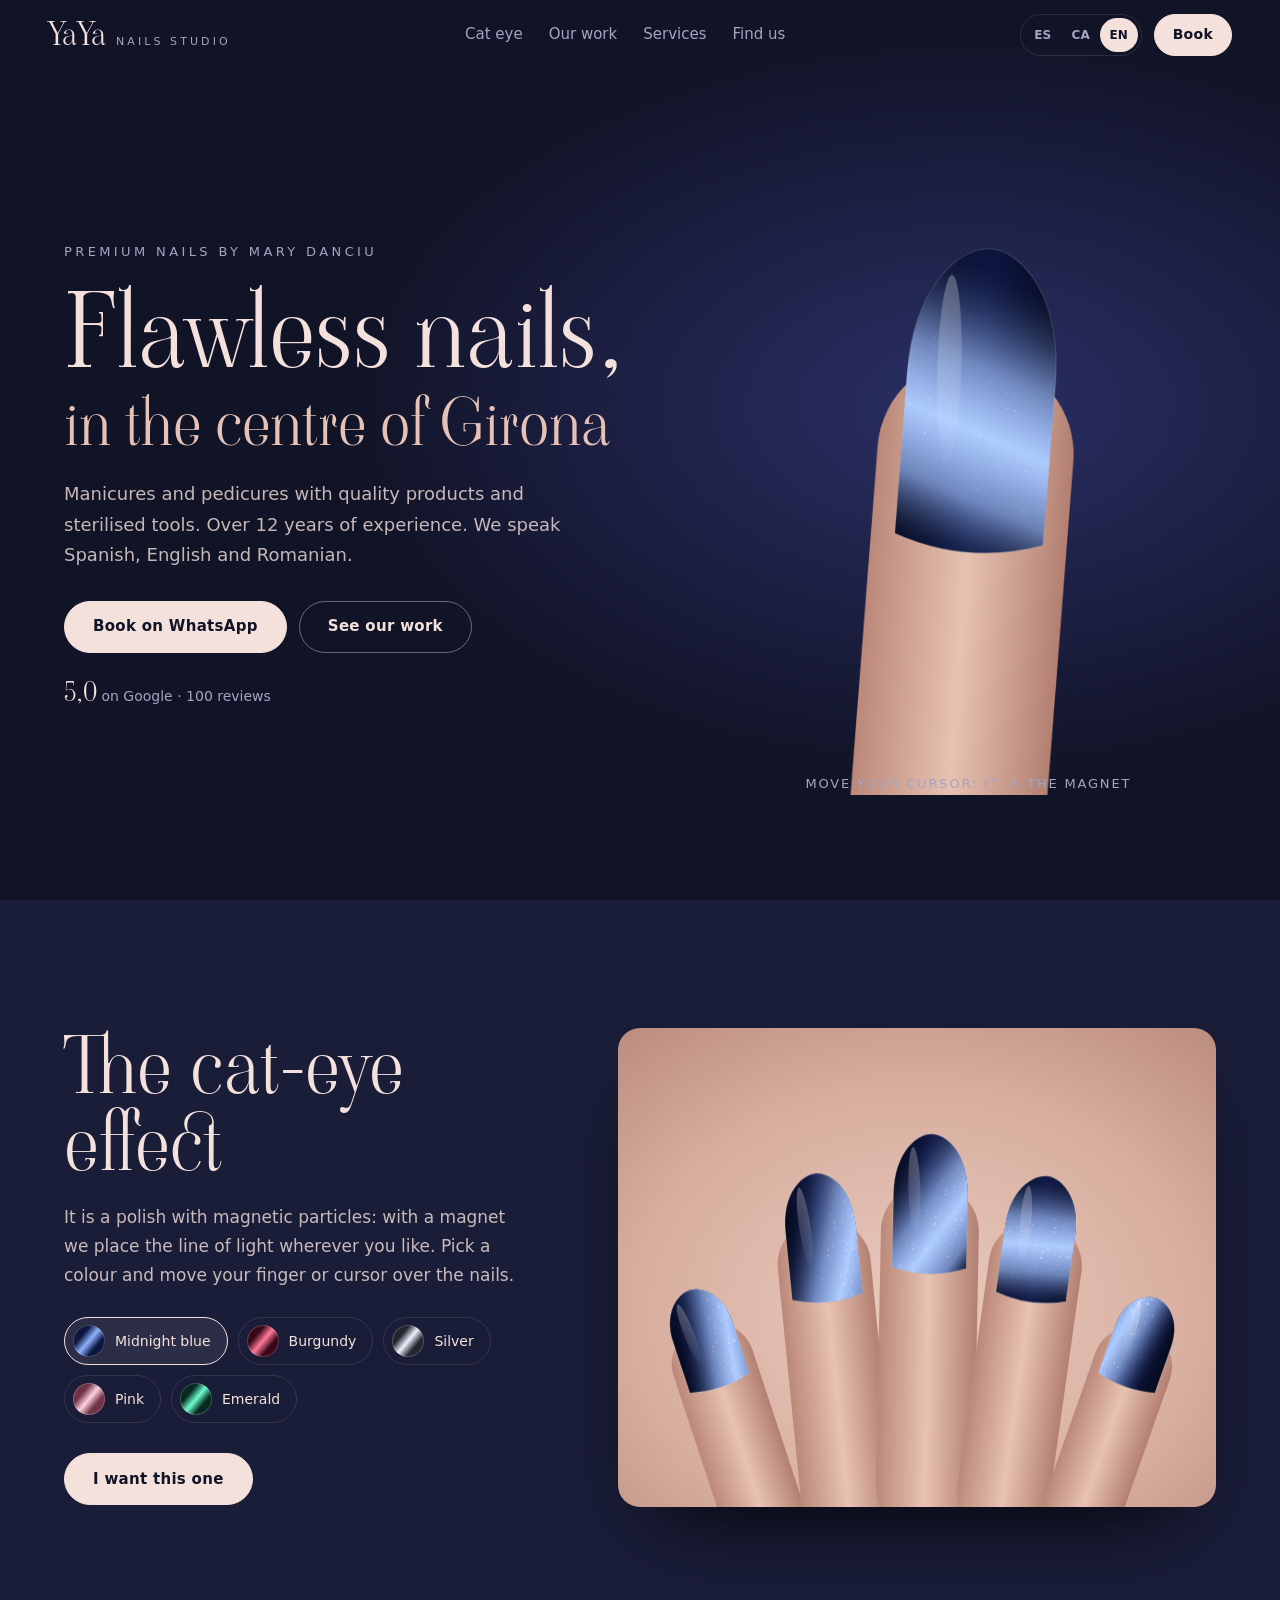
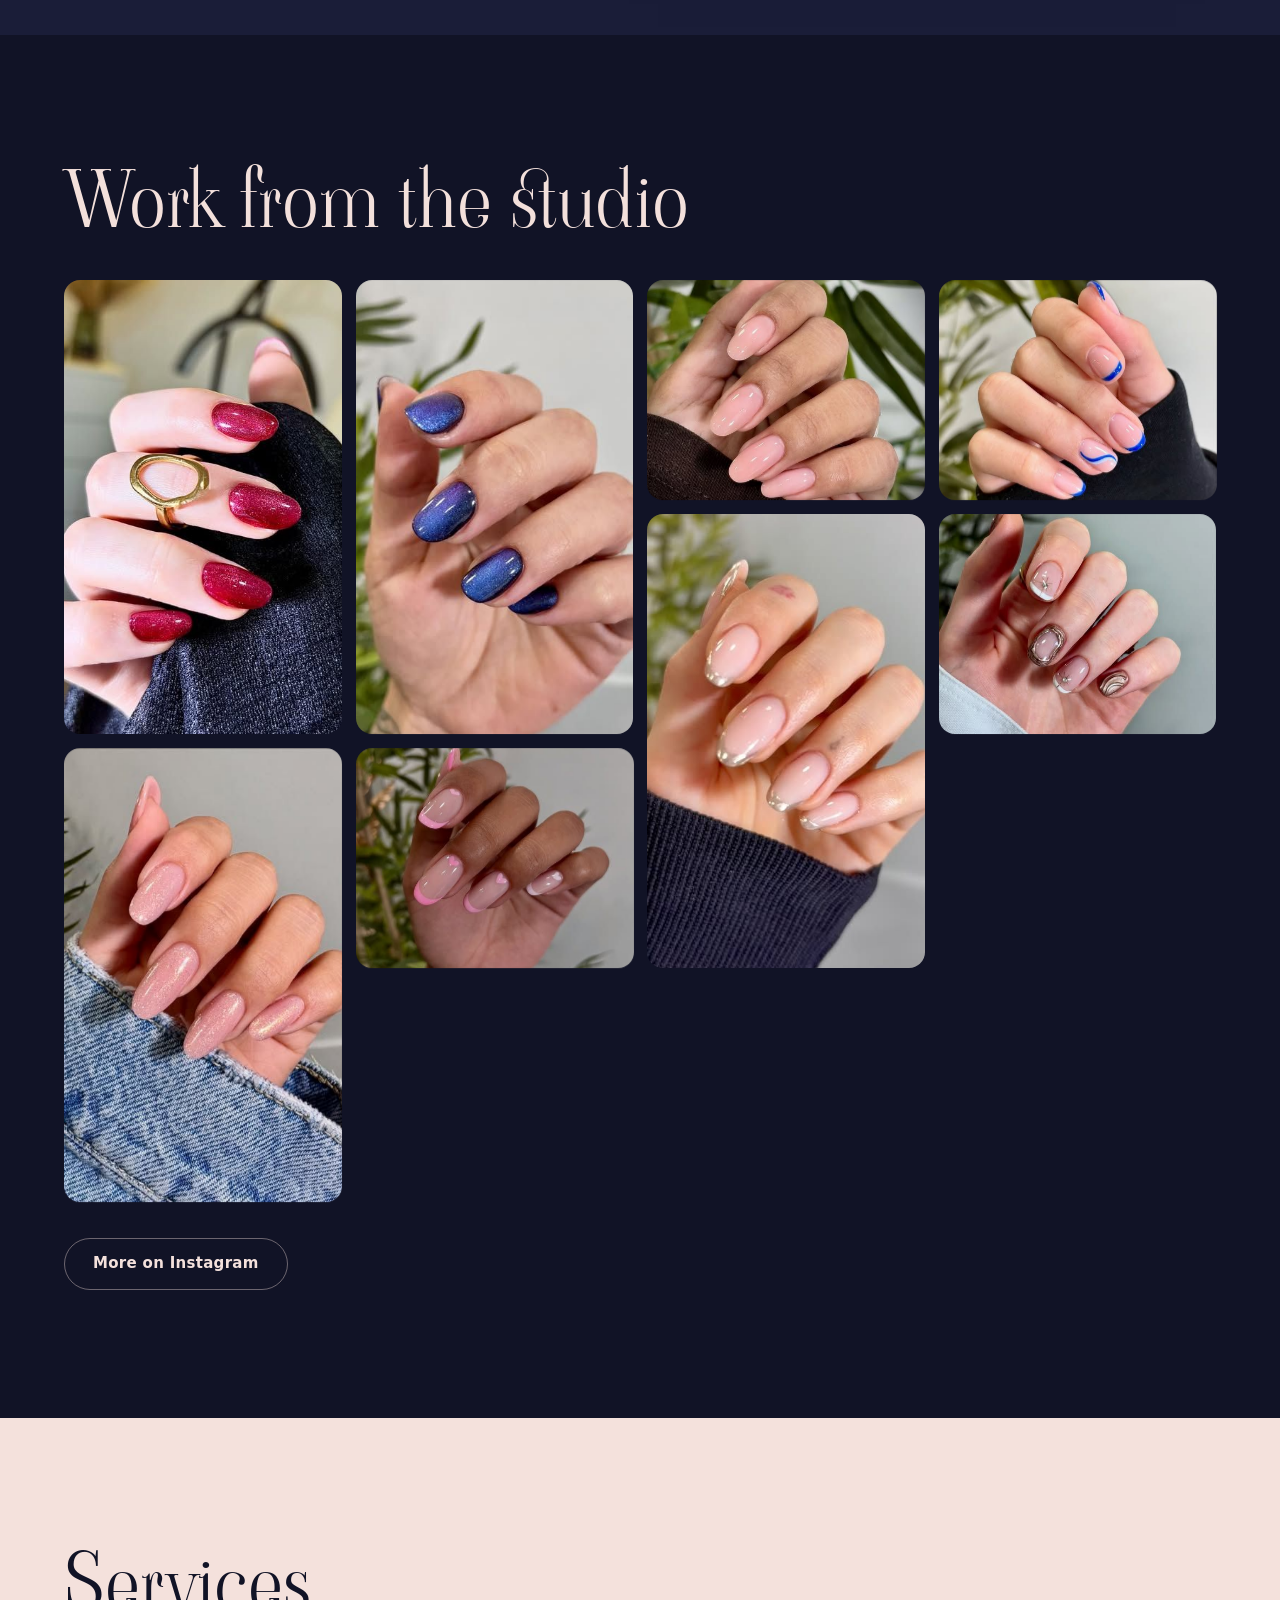
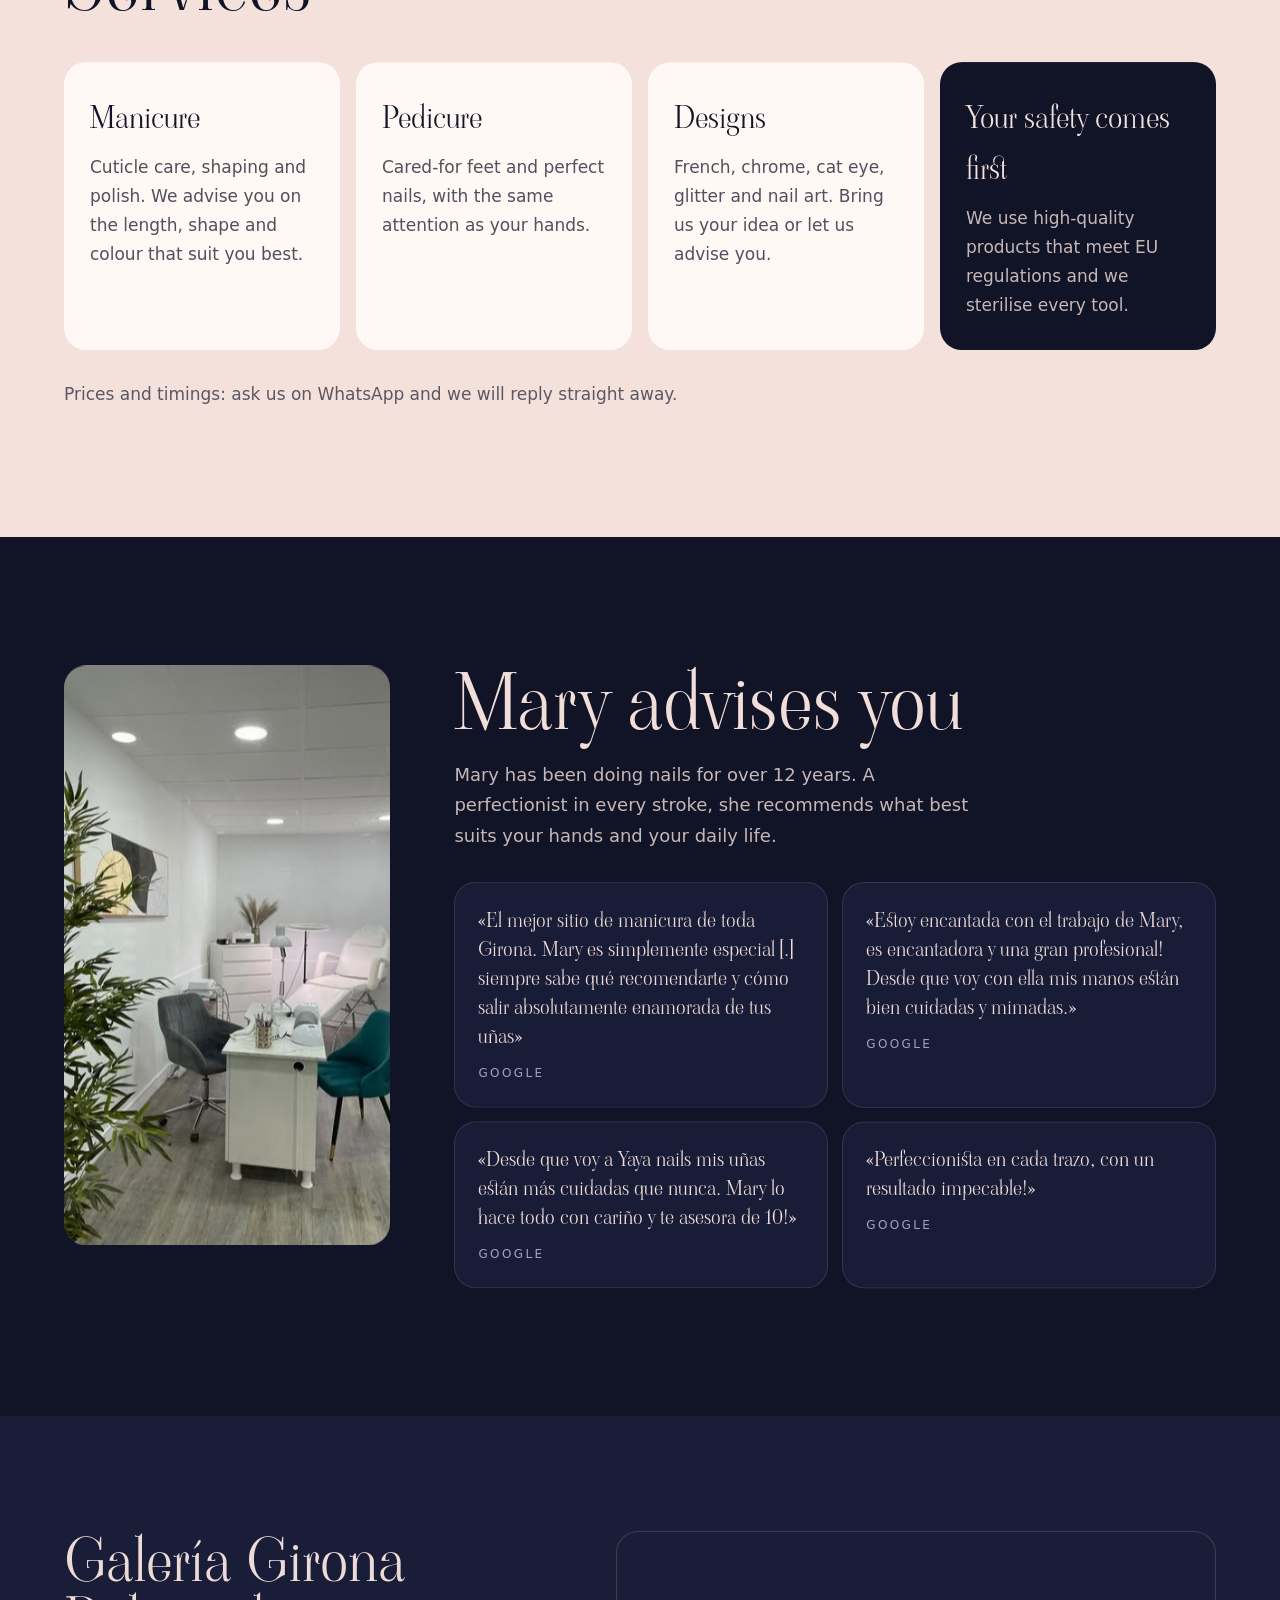
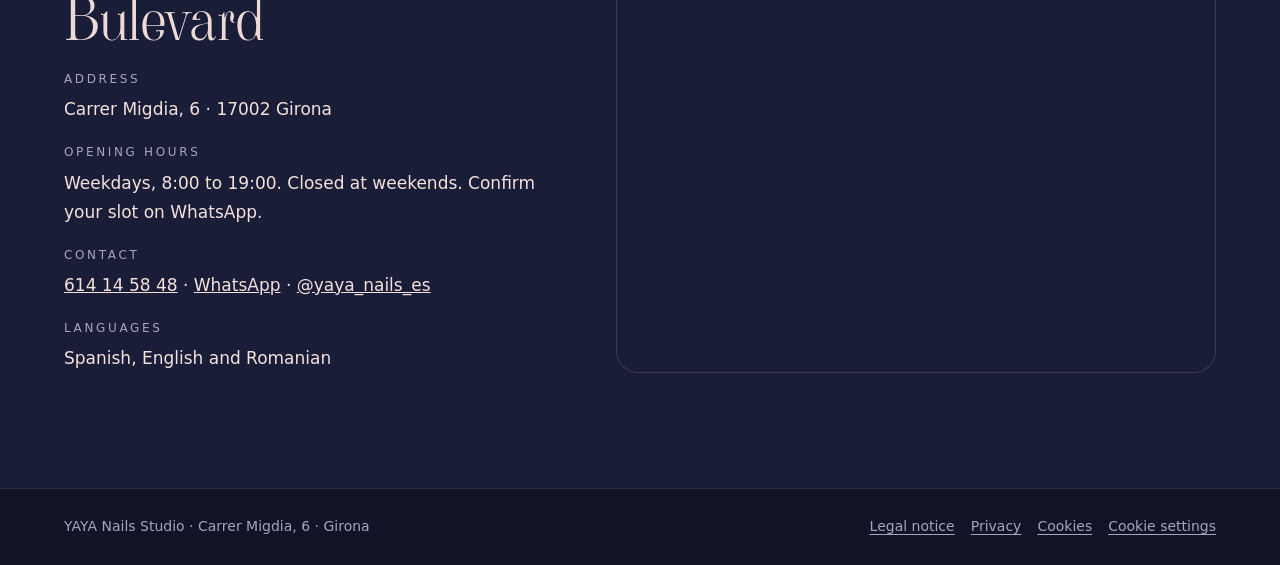
==== index.html @ a766b1c1 "Web yaya-nails-studio Co-Authored-By: Claude Opus 5.5 <noreply@anthropic.com>" ====
<!doctype html>
<html lang="es">
<head>
<meta charset="utf-8">
<meta name="viewport" content="width=device-width, initial-scale=1, viewport-fit=cover">
<title>YAYA Nails Studio · Uñas premium en Girona</title>
<meta name="description" content="YAYA Nails Studio, Carrer Migdia 6 (Galería Girona Bulevard). Manicura y pedicura premium con Mary, más de 12 años de experiencia y herramientas esterilizadas. 5,0 en Google con 100 reseñas.">
<meta name="theme-color" content="#111326">
<link rel="icon" href="assets/favicon.svg" type="image/svg+xml">
<link rel="alternate" hreflang="es" href="?lang=es"><link rel="alternate" hreflang="ca" href="?lang=ca"><link rel="alternate" hreflang="en" href="?lang=en">
<meta property="og:title" content="YAYA Nails Studio · Girona">
<meta property="og:description" content="Manicura y pedicura premium en el centro de Girona.">
<meta property="og:image" content="assets/img/ojo-de-gato.jpg">
<link rel="stylesheet" href="css/fonts.css">
<link rel="stylesheet" href="css/style.css">
<link rel="stylesheet" href="css/legal.css">
<script type="application/ld+json">
{"@context":"https://schema.org","@type":"NailSalon","name":"YAYA Nails Studio","telephone":"+34614145848","address":{"@type":"PostalAddress","streetAddress":"Carrer Migdia, 6 (Galería Girona Bulevard)","postalCode":"17002","addressLocality":"Girona","addressRegion":"Girona","addressCountry":"ES"},"aggregateRating":{"@type":"AggregateRating","ratingValue":"5.0","reviewCount":"100"},"sameAs":["https://www.instagram.com/yaya_nails_es/"]}
</script>
</head>
<body>
<a class="skip" href="#main" data-i18n="skip">Saltar al contenido</a>

<header class="top">
  <a class="brand" href="#main" aria-label="YAYA Nails Studio, inicio"><b>YaYa</b><span>Nails Studio</span></a>
  <nav class="nav" aria-label="Principal">
    <a href="#iman" data-i18n="n1">Ojo de gato</a>
    <a href="#trabajos" data-i18n="n2">Trabajos</a>
    <a href="#servicios" data-i18n="n3">Servicios</a>
    <a href="#visita" data-i18n="n4">Dónde estamos</a>
  </nav>
  <div class="top-r">
    <div class="langs" role="group" aria-label="Idioma"><button type="button" data-lang="es">ES</button><button type="button" data-lang="ca">CA</button><button type="button" data-lang="en">EN</button></div>
    <a class="btn btn-sm wa" href="https://wa.me/34614145848" target="_blank" rel="noopener" data-i18n="cita">Pedir cita</a>
  </div>
</header>

<main id="main">
  <!-- PORTADA: una uña con efecto ojo de gato que sigue a tu imán (el cursor) -->
  <section class="hero" aria-labelledby="h1">
    <div class="hero-txt">
      <p class="hero-k" data-i18n="hk">Uñas premium by Mary Danciu</p>
      <h1 id="h1"><span data-i18n="h1a">Uñas impecables,</span> <em data-i18n="h1b">en el centro de Girona</em></h1>
      <p class="hero-p" data-i18n="hp">Manicura y pedicura con productos de calidad y herramientas esterilizadas. Más de 12 años de experiencia. Te atendemos en español, inglés y rumano.</p>
      <div class="hero-cta">
        <a class="btn wa" href="https://wa.me/34614145848" target="_blank" rel="noopener" data-i18n="citaWa">Pedir cita por WhatsApp</a>
        <a class="btn btn-line" href="#trabajos" data-i18n="see">Ver trabajos</a>
      </div>
      <p class="hero-rate"><b>5,0</b> <span data-i18n="rate">en Google · 100 reseñas</span></p>
    </div>
    <div class="hero-nail"><canvas id="heroNail" aria-hidden="true"></canvas><p class="hint" data-i18n="hint">Mueve el cursor: es el imán</p></div>
  </section>

  <!-- EL IMÁN -->
  <section class="iman" id="iman" aria-labelledby="i-h">
    <div class="i-txt">
      <h2 id="i-h" class="rv" data-i18n="ih">El efecto ojo de gato</h2>
      <p data-i18n="ip">Es un esmalte con partículas magnéticas: con un imán colocamos la línea de luz donde quieras. Elige un color y pasa el dedo o el cursor por encima de las uñas.</p>
      <div class="swatches" id="sw" role="radiogroup" data-i18n-attr="aria-label:swL" aria-label="Color"></div>
      <a class="btn wa" id="waColor" href="https://wa.me/34614145848" target="_blank" rel="noopener" data-i18n="ask">Lo quiero así</a>
    </div>
    <div class="hand"><canvas id="hand" aria-hidden="true"></canvas></div>
  </section>

  <!-- TRABAJOS -->
  <section class="trabajos" id="trabajos" aria-labelledby="t-h">
    <h2 id="t-h" class="rv" data-i18n="th">Trabajos del estudio</h2>
    <div class="gal">
      <figure class="g-a"><img src="assets/img/burdeos-brillo.jpg" alt="Uñas burdeos con brillo y un anillo dorado" width="623" height="640" loading="lazy" data-i18n-attr="alt:g1"></figure>
      <figure class="g-b"><img src="assets/img/ojo-de-gato.jpg" alt="Uñas azul noche con efecto ojo de gato" width="360" height="640" loading="lazy" data-i18n-attr="alt:g2"></figure>
      <figure><img src="assets/img/nude-almendra.jpg" alt="Uñas nude rosadas en forma de almendra" width="507" height="640" loading="lazy" data-i18n-attr="alt:g3"></figure>
      <figure><img src="assets/img/francesa-azul.jpg" alt="Francesa con línea azul eléctrico" width="503" height="640" loading="lazy" data-i18n-attr="alt:g4"></figure>
      <figure class="g-b"><img src="assets/img/francesa-cromo.jpg" alt="Francesa con punta cromada" width="386" height="640" loading="lazy" data-i18n-attr="alt:g5"></figure>
      <figure><img src="assets/img/nude-cromo.jpg" alt="Uñas nude con detalles cromados en espiral" width="512" height="640" loading="lazy" data-i18n-attr="alt:g6"></figure>
      <figure class="g-a"><img src="assets/img/rosa-largo.jpg" alt="Uñas largas rosa claro sobre tela vaquera" width="512" height="640" loading="lazy" data-i18n-attr="alt:g7"></figure>
      <figure><img src="assets/img/francesa-rosa.jpg" alt="Francesa con punta rosa" width="512" height="640" loading="lazy" data-i18n-attr="alt:g8"></figure>
    </div>
    <a class="btn btn-line" href="https://www.instagram.com/yaya_nails_es/" target="_blank" rel="noopener" data-i18n="more">Más en Instagram</a>
  </section>

  <!-- SERVICIOS Y HIGIENE -->
  <section class="servicios" id="servicios" aria-labelledby="s-h">
    <h2 id="s-h" class="rv" data-i18n="sh">Servicios</h2>
    <div class="s-grid">
      <article><h3 data-i18n="s1h">Manicura</h3><p data-i18n="s1p">Cuidado de cutículas, forma y esmaltado. Te asesoramos sobre el largo, la forma y el color que mejor te quedan.</p></article>
      <article><h3 data-i18n="s2h">Pedicura</h3><p data-i18n="s2p">Pies cuidados y uñas perfectas, con el mismo mimo que en las manos.</p></article>
      <article><h3 data-i18n="s3h">Diseños</h3><p data-i18n="s3p">Francesa, cromado, ojo de gato, brillo y nail art. Tráenos tu idea o déjate aconsejar.</p></article>
      <article class="s-safe"><h3 data-i18n="s4h">Tu seguridad, primero</h3><p data-i18n="s4p">Trabajamos con productos de alta calidad que cumplen la normativa europea y esterilizamos todas las herramientas.</p></article>
    </div>
    <p class="s-note" data-i18n="snote">Precios y duración: pregúntanos por WhatsApp y te respondemos enseguida.</p>
  </section>

  <!-- MARY Y RESEÑAS -->
  <section class="mary" aria-labelledby="m-h">
    <figure><img src="assets/img/estudio.jpg" alt="El estudio de YAYA Nails, luminoso, con mesa de manicura y plantas" width="360" height="640" loading="lazy" data-i18n-attr="alt:aEst"></figure>
    <div class="m-txt">
      <h2 id="m-h" class="rv" data-i18n="mh">Mary te asesora</h2>
      <p data-i18n="mp">Mary lleva más de 12 años haciendo uñas. Perfeccionista en cada trazo, te recomienda lo que mejor va con tus manos y tu día a día.</p>
      <div class="rs">
        <blockquote><p lang="es">«El mejor sitio de manicura de toda Girona. Mary es simplemente especial […] siempre sabe qué recomendarte y cómo salir absolutamente enamorada de tus uñas»</p><cite>Google</cite></blockquote>
        <blockquote><p lang="es">«Estoy encantada con el trabajo de Mary, es encantadora y una gran profesional! Desde que voy con ella mis manos están bien cuidadas y mimadas.»</p><cite>Google</cite></blockquote>
        <blockquote><p lang="es">«Desde que voy a Yaya nails mis uñas están más cuidadas que nunca. Mary lo hace todo con cariño y te asesora de 10!»</p><cite>Google</cite></blockquote>
        <blockquote><p lang="es">«Perfeccionista en cada trazo, con un resultado impecable!»</p><cite>Google</cite></blockquote>
      </div>
    </div>
  </section>

  <!-- VISITA -->
  <section class="visita" id="visita" aria-labelledby="v-h">
    <div class="v-txt">
      <h2 id="v-h" class="rv" data-i18n="vh">Galería Girona Bulevard</h2>
      <dl>
        <dt data-i18n="d1">Dirección</dt><dd>Carrer Migdia, 6 · 17002 Girona</dd>
        <dt data-i18n="d2">Horario</dt><dd data-i18n="d2v">Entre semana, de 8:00 a 19:00. Fin de semana cerrado. Confirma tu hora por WhatsApp.</dd>
        <dt data-i18n="d3">Contacto</dt><dd><a href="tel:+34614145848">614 14 58 48</a> · <a class="wa" href="https://wa.me/34614145848" target="_blank" rel="noopener">WhatsApp</a> · <a href="https://www.instagram.com/yaya_nails_es/" target="_blank" rel="noopener">@yaya_nails_es</a></dd>
        <dt data-i18n="d4">Idiomas</dt><dd data-i18n="d4v">Español, inglés y rumano</dd>
      </dl>
    </div>
    <div class="cc-map v-map" data-src="https://www.google.com/maps?q=YAYA+Nails+Studio,+Carrer+Migdia+6,+17002+Girona&output=embed" data-title="Mapa: YAYA Nails Studio"></div>
  </section>
</main>

<footer class="foot">
  <p>YAYA Nails Studio · Carrer Migdia, 6 · Girona</p>
  <nav class="foot-links" aria-label="Información legal">
    <a href="aviso-legal.html" data-i18n="lg1">Aviso legal</a>
    <a href="privacidad.html" data-i18n="lg2">Privacidad</a>
    <a href="cookies.html" data-i18n="lg3">Cookies</a>
    <button type="button" data-cookies-open data-i18n="lg4">Configurar cookies</button>
  </nav>
</footer>

<script src="js/lang.js"></script>
<script src="js/i18n.js" data-site="yaya-nails-studio"></script>
<script src="js/consent.js" data-site="yaya-nails-studio"></script>
<script src="js/vendor/gsap.min.js"></script>
<script src="js/vendor/ScrollTrigger.min.js"></script>
<script src="js/main.js"></script>
</body>
</html>
---- css/fonts.css ----
/* Fuentes alojadas en la propia web (sin llamadas a Google) */
@font-face {
  font-family: 'Lato';
  font-style: normal;
  font-weight: 300;
  font-display: swap;
  src: url(../assets/fonts/lato-normal-300-latin-ext.woff2) format('woff2');
  unicode-range: U+0100-02BA, U+02BD-02C5, U+02C7-02CC, U+02CE-02D7, U+02DD-02FF, U+0304, U+0308, U+0329, U+1D00-1DBF, U+1E00-1E9F, U+1EF2-1EFF, U+2020, U+20A0-20AB, U+20AD-20C4, U+2113, U+2C60-2C7F, U+A720-A7FF;
}
@font-face {
  font-family: 'Lato';
  font-style: normal;
  font-weight: 300;
  font-display: swap;
  src: url(../assets/fonts/lato-normal-300-latin.woff2) format('woff2');
  unicode-range: U+0000-00FF, U+0131, U+0152-0153, U+02BB-02BC, U+02C6, U+02DA, U+02DC, U+0304, U+0308, U+0329, U+2000-206F, U+20AC, U+2122, U+2191, U+2193, U+2212, U+2215, U+FEFF, U+FFFD;
}
@font-face {
  font-family: 'Lato';
  font-style: normal;
  font-weight: 400;
  font-display: swap;
  src: url(../assets/fonts/lato-normal-400-latin-ext.woff2) format('woff2');
  unicode-range: U+0100-02BA, U+02BD-02C5, U+02C7-02CC, U+02CE-02D7, U+02DD-02FF, U+0304, U+0308, U+0329, U+1D00-1DBF, U+1E00-1E9F, U+1EF2-1EFF, U+2020, U+20A0-20AB, U+20AD-20C4, U+2113, U+2C60-2C7F, U+A720-A7FF;
}
@font-face {
  font-family: 'Lato';
  font-style: normal;
  font-weight: 400;
  font-display: swap;
  src: url(../assets/fonts/lato-normal-400-latin.woff2) format('woff2');
  unicode-range: U+0000-00FF, U+0131, U+0152-0153, U+02BB-02BC, U+02C6, U+02DA, U+02DC, U+0304, U+0308, U+0329, U+2000-206F, U+20AC, U+2122, U+2191, U+2193, U+2212, U+2215, U+FEFF, U+FFFD;
}
@font-face {
  font-family: 'Lato';
  font-style: normal;
  font-weight: 700;
  font-display: swap;
  src: url(../assets/fonts/lato-normal-700-latin-ext.woff2) format('woff2');
  unicode-range: U+0100-02BA, U+02BD-02C5, U+02C7-02CC, U+02CE-02D7, U+02DD-02FF, U+0304, U+0308, U+0329, U+1D00-1DBF, U+1E00-1E9F, U+1EF2-1EFF, U+2020, U+20A0-20AB, U+20AD-20C4, U+2113, U+2C60-2C7F, U+A720-A7FF;
}
@font-face {
  font-family: 'Lato';
  font-style: normal;
  font-weight: 700;
  font-display: swap;
  src: url(../assets/fonts/lato-normal-700-latin.woff2) format('woff2');
  unicode-range: U+0000-00FF, U+0131, U+0152-0153, U+02BB-02BC, U+02C6, U+02DA, U+02DC, U+0304, U+0308, U+0329, U+2000-206F, U+20AC, U+2122, U+2191, U+2193, U+2212, U+2215, U+FEFF, U+FFFD;
}
@font-face {
  font-family: 'Viaoda Libre';
  font-style: normal;
  font-weight: 400;
  font-display: swap;
  src: url(../assets/fonts/viaoda-libre-normal-400-latin-ext.woff2) format('woff2');
  unicode-range: U+0100-02BA, U+02BD-02C5, U+02C7-02CC, U+02CE-02D7, U+02DD-02FF, U+0304, U+0308, U+0329, U+1D00-1DBF, U+1E00-1E9F, U+1EF2-1EFF, U+2020, U+20A0-20AB, U+20AD-20C4, U+2113, U+2C60-2C7F, U+A720-A7FF;
}
@font-face {
  font-family: 'Viaoda Libre';
  font-style: normal;
  font-weight: 400;
  font-display: swap;
  src: url(../assets/fonts/viaoda-libre-normal-400-latin.woff2) format('woff2');
  unicode-range: U+0000-00FF, U+0131, U+0152-0153, U+02BB-02BC, U+02C6, U+02DA, U+02DC, U+0304, U+0308, U+0329, U+2000-206F, U+20AC, U+2122, U+2191, U+2193, U+2212, U+2215, U+FEFF, U+FFFD;
}
---- css/style.css ----
/* YAYA Nails · «Ull de gat»: esmalte magnético; el cursor es el imán que mueve la línea de luz */
:root {
  --ink: #111326; --ink-2: #1a1d38; --ink-3: #262a4d; --milk: #f4e1dc; --nude: #e6c2b6; --mute: #a3a5c2; --line: #f4e1dc1f;
  --f-d: "Viaoda Libre", Didot, serif; --f-b: "Lato", system-ui, sans-serif;
  --ease: cubic-bezier(.19, 1, .22, 1); --r: 22px;
  --c-bg: var(--ink); --c-card: var(--ink-2); --c-ink: var(--milk); --c-mute: var(--mute); --c-line: #f4e1dc29; --c-acc: var(--milk); --c-acc-ink: var(--ink);
}
*, *::before, *::after { box-sizing: border-box; }
html { -webkit-text-size-adjust: 100%; }
body { margin: 0; background: var(--ink); color: var(--milk); font: 400 17px/1.7 var(--f-b); -webkit-font-smoothing: antialiased; overflow-x: hidden; }
img { display: block; max-width: 100%; height: auto; }
a { color: inherit; }
::selection { background: var(--milk); color: var(--ink); }
:focus-visible { outline: 2px solid var(--milk); outline-offset: 3px; }
.skip { position: absolute; left: 12px; top: -60px; z-index: 100; padding: 10px 16px; background: var(--milk); color: var(--ink); border-radius: 999px; }
.skip:focus { top: 12px; }
h1, h2, h3 { margin: 0; font-family: var(--f-d); font-weight: 400; letter-spacing: 0; }
h2 { font-size: clamp(40px, 6vw, 84px); line-height: 1; }
.btn { display: inline-flex; align-items: center; justify-content: center; min-height: 52px; padding: 0 28px; border-radius: 999px; background: var(--milk); color: var(--ink); text-decoration: none; font-weight: 700; font-size: 15px; letter-spacing: .02em; border: 1px solid var(--milk); }
.btn-line { background: transparent; color: var(--milk); border-color: #f4e1dc66; }
.btn-sm { min-height: 42px; padding: 0 18px; font-size: 14px; }
@media (hover: hover) and (pointer: fine) { .btn { transition: background .35s, color .35s, box-shadow .35s; } .btn:hover { box-shadow: 0 0 0 6px #f4e1dc22, 0 10px 40px -10px #9fb4ff99; } .btn-line:hover { background: var(--milk); color: var(--ink); } }

/* ---------- cabecera ---------- */
.top { position: fixed; z-index: 50; inset: 0 0 auto; display: flex; align-items: center; justify-content: space-between; gap: 16px; padding: 14px clamp(16px, 4vw, 48px); transition: background .4s, translate .5s var(--ease); }
.top.solid { background: #111326e6; backdrop-filter: blur(14px); box-shadow: 0 1px 0 var(--line); }
.top.hide { translate: 0 -100%; }
.brand { display: flex; align-items: baseline; gap: 10px; text-decoration: none; }
.brand b { font: 400 32px/1 var(--f-d); }
.brand span { font-size: 11px; letter-spacing: .28em; text-transform: uppercase; color: var(--mute); }
.nav { display: flex; gap: 26px; font-size: 15px; }
.nav a { text-decoration: none; color: var(--mute); }
.top-r { display: flex; align-items: center; gap: 12px; }
.langs { display: flex; padding: 3px; border-radius: 999px; border: 1px solid var(--line); }
.langs button { min-width: 38px; min-height: 34px; border: 0; border-radius: 999px; background: none; color: var(--mute); font: 700 12px/1 var(--f-b); }
.langs button[aria-pressed="true"] { background: var(--milk); color: var(--ink); }
@media (hover: hover) and (pointer: fine) { .nav a:hover { color: var(--milk); } }
@media (max-width: 920px) { .nav { display: none; } }
@media (max-width: 480px) { .top-r .btn-sm { display: none; } }

/* ---------- portada ---------- */
.hero { min-height: 100svh; display: grid; grid-template-columns: 1.1fr .9fr; gap: clamp(24px, 4vw, 70px); align-items: center; padding: 110px clamp(16px, 5vw, 90px) 60px; background: radial-gradient(70% 60% at 75% 45%, #2a2f66 0%, var(--ink) 70%); }
.hero-k { margin: 0 0 20px; font-size: 13px; letter-spacing: .26em; text-transform: uppercase; color: var(--mute); }
.hero h1 { font-size: clamp(50px, 8vw, 128px); line-height: .95; }
.hero h1 span, .hero h1 em { display: block; }
.hero h1 em { font-style: normal; color: var(--nude); font-size: .62em; margin-top: 12px; }
.hero-p { max-width: 44ch; margin: 26px 0 0; color: #f4e1dccc; font-size: 18px; }
.hero-cta { display: flex; flex-wrap: wrap; gap: 12px; margin-top: 30px; }
.hero-rate { margin: 26px 0 0; font-size: 14px; color: var(--mute); }
.hero-rate b { font: 400 26px/1 var(--f-d); color: var(--milk); }
.hero-nail { position: relative; height: min(76svh, 640px); }
.hero-nail canvas { width: 100%; height: 100%; display: block; touch-action: pan-y; }
.hint { position: absolute; left: 50%; bottom: 0; translate: -50% 0; margin: 0; font-size: 13px; letter-spacing: .14em; text-transform: uppercase; color: var(--mute); white-space: nowrap; }
@media (max-width: 860px) { .hero { grid-template-columns: 1fr; } .hero-nail { height: 380px; order: -1; } }

/* ---------- el imán ---------- */
.iman { display: grid; grid-template-columns: .9fr 1.1fr; gap: clamp(28px, 5vw, 80px); align-items: center; padding: clamp(80px, 10vw, 140px) clamp(16px, 5vw, 90px); background: var(--ink-2); }
.i-txt h2 { margin-bottom: 20px; }
.i-txt p { color: #f4e1dccc; max-width: 42ch; }
.swatches { display: flex; flex-wrap: wrap; gap: 10px; margin: 28px 0 30px; }
.swatches button { display: flex; align-items: center; gap: 10px; min-height: 48px; padding: 0 16px 0 8px; border-radius: 999px; border: 1px solid var(--line); background: none; color: var(--milk); font: 400 14px/1 var(--f-b); cursor: pointer; }
.swatches i { width: 32px; height: 32px; border-radius: 50%; background: linear-gradient(130deg, var(--a) 30%, var(--b) 50%, var(--a) 70%); box-shadow: inset 0 0 0 1px #fff3; }
.swatches button[aria-checked="true"] { border-color: var(--milk); background: #f4e1dc14; }
.hand { position: relative; aspect-ratio: 5 / 4; border-radius: var(--r); background: radial-gradient(80% 80% at 50% 60%, #e9cbbf 0%, #d7ad9e 60%, #b98a7c 100%); overflow: hidden; box-shadow: 0 40px 80px -40px #000; }
.hand canvas { width: 100%; height: 100%; display: block; touch-action: none; cursor: crosshair; }
@media (max-width: 860px) { .iman { grid-template-columns: 1fr; } }

/* ---------- trabajos ---------- */
.trabajos { padding: clamp(80px, 10vw, 140px) clamp(16px, 5vw, 90px); }
.trabajos h2 { margin-bottom: 40px; }
.gal { display: grid; grid-template-columns: repeat(4, 1fr); grid-auto-rows: 220px; gap: 14px; margin-bottom: 36px; }
.gal figure { margin: 0; position: relative; overflow: hidden; border-radius: 16px; }
.gal img { width: 100%; height: 100%; object-fit: cover; }
.gal .g-a { grid-row: span 2; }
.gal .g-b { grid-row: span 2; }
.gal figure::after { content: ""; position: absolute; inset: 0; background: linear-gradient(115deg, transparent 35%, #ffffff40 48%, transparent 60%); translate: -120% 0; pointer-events: none; }
@media (hover: hover) and (pointer: fine) { .gal figure::after { transition: translate 1s var(--ease); } .gal figure:hover::after { translate: 120% 0; } }
@media (max-width: 860px) { .gal { grid-template-columns: 1fr 1fr; grid-auto-rows: 180px; } }

/* ---------- servicios ---------- */
.servicios { padding: clamp(80px, 10vw, 140px) clamp(16px, 5vw, 90px); background: var(--milk); color: var(--ink); }
.servicios h2 { margin-bottom: 40px; }
.s-grid { display: grid; grid-template-columns: repeat(4, 1fr); gap: 16px; }
.s-grid article { padding: 30px 26px; border-radius: var(--r); background: #fff8f5; }
.s-grid h3 { font-size: 30px; margin-bottom: 10px; }
.s-grid p { margin: 0; color: #111326bb; }
.s-safe { background: var(--ink) !important; color: var(--milk); }
.s-safe p { color: #f4e1dccc !important; }
.s-note { margin: 30px 0 0; color: #111326aa; }
@media (max-width: 960px) { .s-grid { grid-template-columns: 1fr 1fr; } }
@media (max-width: 560px) { .s-grid { grid-template-columns: 1fr; } }

/* ---------- Mary ---------- */
.mary { display: grid; grid-template-columns: .6fr 1.4fr; gap: clamp(28px, 5vw, 80px); align-items: start; padding: clamp(80px, 10vw, 140px) clamp(16px, 5vw, 90px); }
.mary figure { margin: 0; border-radius: var(--r); overflow: hidden; aspect-ratio: 9 / 16; max-height: 640px; }
.mary figure img { width: 100%; height: 100%; object-fit: cover; }
.m-txt > p { color: #f4e1dccc; max-width: 46ch; margin: 18px 0 30px; font-size: 18px; }
.rs { display: grid; grid-template-columns: 1fr 1fr; gap: 14px; }
.rs blockquote { margin: 0; padding: 24px; border-radius: var(--r); background: var(--ink-2); box-shadow: inset 0 0 0 1px var(--line); }
.rs p { margin: 0; font: 400 20px/1.45 var(--f-d); }
cite { display: block; margin-top: 12px; font-style: normal; font-size: 12px; letter-spacing: .2em; text-transform: uppercase; color: var(--mute); }
@media (max-width: 860px) { .mary { grid-template-columns: 1fr; } .mary figure { max-width: 300px; } .rs { grid-template-columns: 1fr; } }

/* ---------- visita ---------- */
.visita { display: grid; grid-template-columns: 1fr 1.2fr; gap: clamp(24px, 4vw, 60px); padding: clamp(70px, 9vw, 120px) clamp(16px, 5vw, 90px); background: var(--ink-2); }
.visita h2 { margin-bottom: 20px; font-size: clamp(36px, 4.6vw, 64px); }
.visita dl { margin: 0; }
.visita dt { margin-top: 18px; font-size: 12px; letter-spacing: .22em; text-transform: uppercase; color: var(--mute); }
.visita dd { margin: 6px 0 0; }
.v-map { min-height: 380px; }
@media (max-width: 860px) { .visita { grid-template-columns: 1fr; } }

.foot { display: flex; flex-wrap: wrap; justify-content: space-between; gap: 12px 24px; padding: 26px clamp(16px, 5vw, 90px); color: var(--mute); font-size: 14px; border-top: 1px solid var(--line); }
.foot p { margin: 0; }
.foot-links { display: flex; flex-wrap: wrap; gap: 16px; }
.foot-links a, .foot-links button { color: inherit; font: inherit; background: none; border: 0; padding: 0; cursor: pointer; text-decoration: underline; text-underline-offset: 3px; }
@media (prefers-reduced-motion: reduce) { * { animation: none !important; transition: none !important; } }
---- css/legal.css ----
/* Común a todas las webs del lote: aviso de cookies, panel, mapa con consentimiento y páginas legales.
   Usa las variables de cada web: --c-bg --c-card --c-ink --c-mute --c-line --c-acc --c-acc-ink --f-d --f-b --r */

/* ---------- aviso de cookies ---------- */
.ck { position: fixed; z-index: 9000; left: 16px; bottom: 16px; width: min(440px, calc(100vw - 32px)); padding: 20px 20px 18px; background: var(--c-card); color: var(--c-ink); border: 1px solid var(--c-line); border-radius: var(--r, 14px); box-shadow: 0 24px 60px -20px rgba(0,0,0,.45); font: 400 14px/1.5 var(--f-b); opacity: 0; translate: 0 24px; transition: opacity .45s cubic-bezier(.2,.8,.2,1), translate .55s cubic-bezier(.2,.8,.2,1); pointer-events: none; }
.ck.show { opacity: 1; translate: 0 0; pointer-events: auto; }
.ck-h { margin: 0 0 6px; font: 600 16px/1.3 var(--f-b); }
.ck-p { margin: 0 0 14px; color: var(--c-mute); }
.ck-p a, .ck-more a { color: inherit; text-decoration: underline; text-underline-offset: 3px; }
.ck-btns { display: flex; flex-wrap: wrap; gap: 8px; }
.ck-b { flex: 1 1 auto; min-height: 42px; padding: 0 14px; border: 1px solid var(--c-line); border-radius: 999px; background: transparent; color: var(--c-ink); font: 600 13px/1 var(--f-b); }
.ck-b.ck-main { background: var(--c-acc); border-color: var(--c-acc); color: var(--c-acc-ink); }
.ck-b:focus-visible, .ck-x:focus-visible, .cc-map-btn:focus-visible { outline: 2px solid var(--c-acc); outline-offset: 2px; }
@media (hover: hover) and (pointer: fine) { .ck-b { transition: background .25s, border-color .25s; } .ck-b:hover { border-color: var(--c-ink); } .ck-b.ck-main:hover { filter: brightness(1.08); } }

.ck-dlg { width: min(520px, calc(100vw - 32px)); padding: 0; border: 1px solid var(--c-line); border-radius: var(--r, 14px); background: var(--c-card); color: var(--c-ink); font: 400 14px/1.5 var(--f-b); }
.ck-dlg::backdrop { background: rgba(0,0,0,.55); backdrop-filter: blur(3px); }
.ck-in { padding: 22px; display: grid; gap: 14px; }
.ck-top { display: flex; align-items: center; justify-content: space-between; gap: 12px; }
.ck-ph { margin: 0; font: 600 18px/1.2 var(--f-b); }
.ck-x { width: 40px; height: 40px; border: 1px solid var(--c-line); border-radius: 50%; background: none; color: inherit; font-size: 22px; line-height: 1; }
.ck-row { display: flex; gap: 16px; align-items: center; justify-content: space-between; padding: 14px 0; border-top: 1px solid var(--c-line); }
.ck-row b { display: block; margin-bottom: 2px; }
.ck-row p { margin: 0; color: var(--c-mute); font-size: 13px; }
.ck-fixed { flex: none; font-size: 12px; color: var(--c-mute); }
.ck-sw { position: relative; flex: none; width: 46px; height: 26px; }
.ck-sw input { position: absolute; inset: 0; opacity: 0; margin: 0; }
.ck-sw i { position: absolute; inset: 0; border-radius: 99px; background: var(--c-line); transition: background .25s; }
.ck-sw i::after { content: ""; position: absolute; top: 3px; left: 3px; width: 20px; height: 20px; border-radius: 50%; background: var(--c-card); box-shadow: 0 1px 3px rgba(0,0,0,.3); transition: translate .25s cubic-bezier(.3,.7,.2,1); }
.ck-sw input:checked + i { background: var(--c-acc); }
.ck-sw input:checked + i::after { translate: 20px 0; }
.ck-sw input:focus-visible + i { outline: 2px solid var(--c-acc); outline-offset: 2px; }
.ck-more { margin: 0; font-size: 13px; color: var(--c-mute); }

/* ---------- mapa con consentimiento ---------- */
.cc-map { position: relative; overflow: hidden; border-radius: var(--r, 14px); background: var(--c-card); border: 1px solid var(--c-line); min-height: 280px; }
.cc-map iframe { position: absolute; inset: 0; width: 100%; height: 100%; border: 0; }
.cc-map-ph { position: absolute; inset: 0; display: grid; place-content: center; gap: 14px; padding: 24px; text-align: center; color: var(--c-mute); font: 400 14px/1.5 var(--f-b); }
.cc-map-ph p { margin: 0; max-width: 32ch; }
.cc-map-btn { justify-self: center; min-height: 42px; padding: 0 20px; border-radius: 999px; border: 1px solid var(--c-ink); background: none; color: var(--c-ink); font: 600 13px/1 var(--f-b); }

/* ---------- páginas legales ---------- */
.legal-page { background: var(--c-bg); color: var(--c-ink); font: 400 16px/1.7 var(--f-b); margin: 0; }
.legal-top { display: flex; align-items: center; justify-content: space-between; gap: 16px; padding: 20px clamp(16px, 5vw, 56px); border-bottom: 1px solid var(--c-line); }
.legal-brand { font: 400 22px/1 var(--f-d); color: inherit; text-decoration: none; }
.legal-back { display: inline-flex; align-items: center; gap: 8px; min-height: 42px; padding: 0 16px; border: 1px solid var(--c-line); border-radius: 999px; color: inherit; text-decoration: none; font-size: 14px; }
.legal { max-width: 760px; margin: 0 auto; padding: clamp(40px, 8vw, 90px) 16px 80px; }
.legal h1 { margin: 0 0 8px; font: 400 clamp(36px, 7vw, 64px)/1.05 var(--f-d); }
.legal h2 { margin: 44px 0 10px; font: 600 20px/1.3 var(--f-b); }
.legal .upd { color: var(--c-mute); font-size: 14px; margin: 0 0 28px; }
.legal a { color: inherit; text-underline-offset: 3px; }
.legal dl { display: grid; grid-template-columns: minmax(120px, 30%) 1fr; gap: 8px 18px; margin: 16px 0; padding: 18px; border: 1px solid var(--c-line); border-radius: var(--r, 14px); background: var(--c-card); }
.legal dt { color: var(--c-mute); }
.legal dd { margin: 0; }
.legal mark { background: #ffe36e; color: #1a1a1a; padding: 0 4px; border-radius: 3px; }
.legal table { width: 100%; border-collapse: collapse; margin: 16px 0; font-size: 14px; }
.legal th, .legal td { text-align: left; vertical-align: top; padding: 10px 8px; border-bottom: 1px solid var(--c-line); }
.legal-btn { display: inline-flex; align-items: center; min-height: 44px; padding: 0 20px; border-radius: 999px; border: 1px solid var(--c-ink); background: none; color: var(--c-ink); font: 600 14px/1 var(--f-b); margin: 6px 0 12px; }
.legal-foot { padding: 28px clamp(16px, 5vw, 56px); border-top: 1px solid var(--c-line); display: flex; flex-wrap: wrap; gap: 12px 24px; align-items: center; justify-content: space-between; font-size: 13px; color: var(--c-mute); }
.legal-links { display: flex; flex-wrap: wrap; gap: 6px 18px; }
.legal-links a, .legal-links button { color: inherit; background: none; border: 0; padding: 0; font: inherit; text-decoration: underline; text-underline-offset: 3px; }
@media (max-width: 560px) { .legal dl { grid-template-columns: 1fr; gap: 2px; } .legal dd { margin-bottom: 10px; } .legal table { display: block; overflow-x: auto; } }
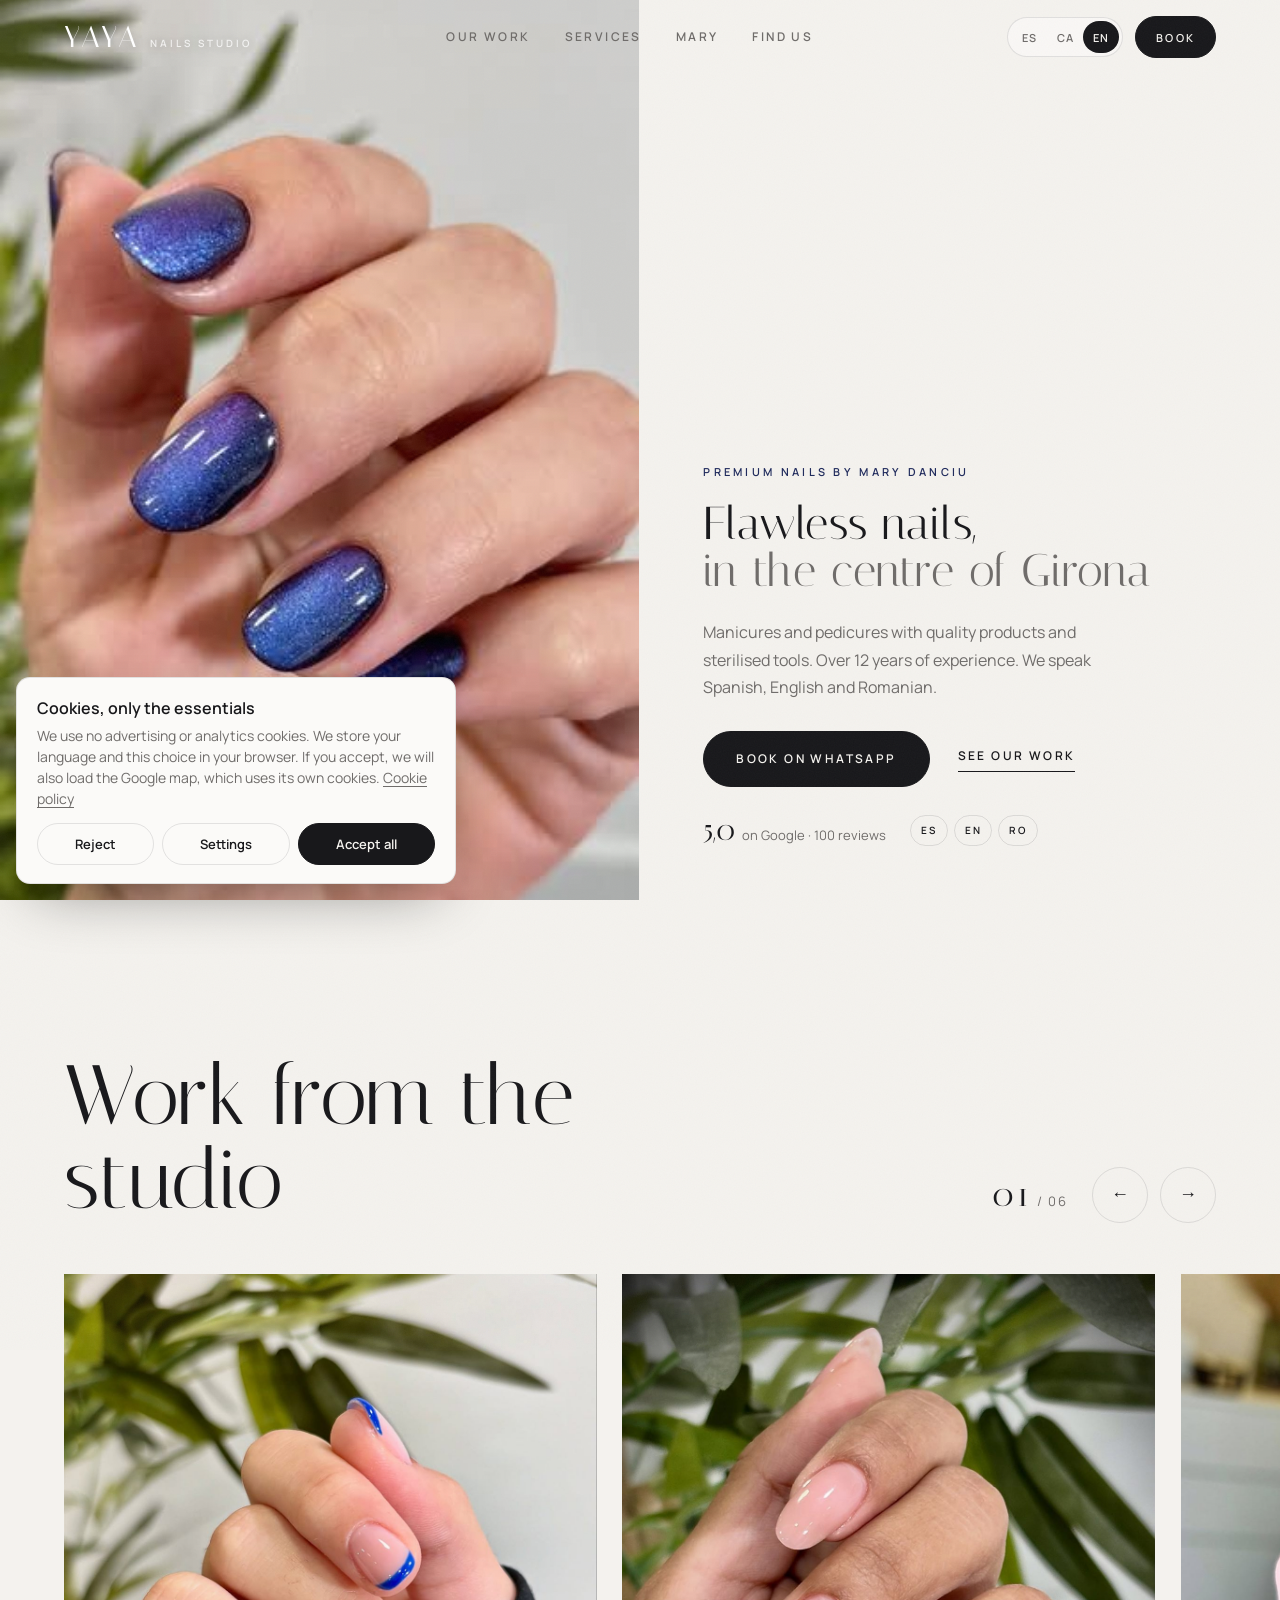
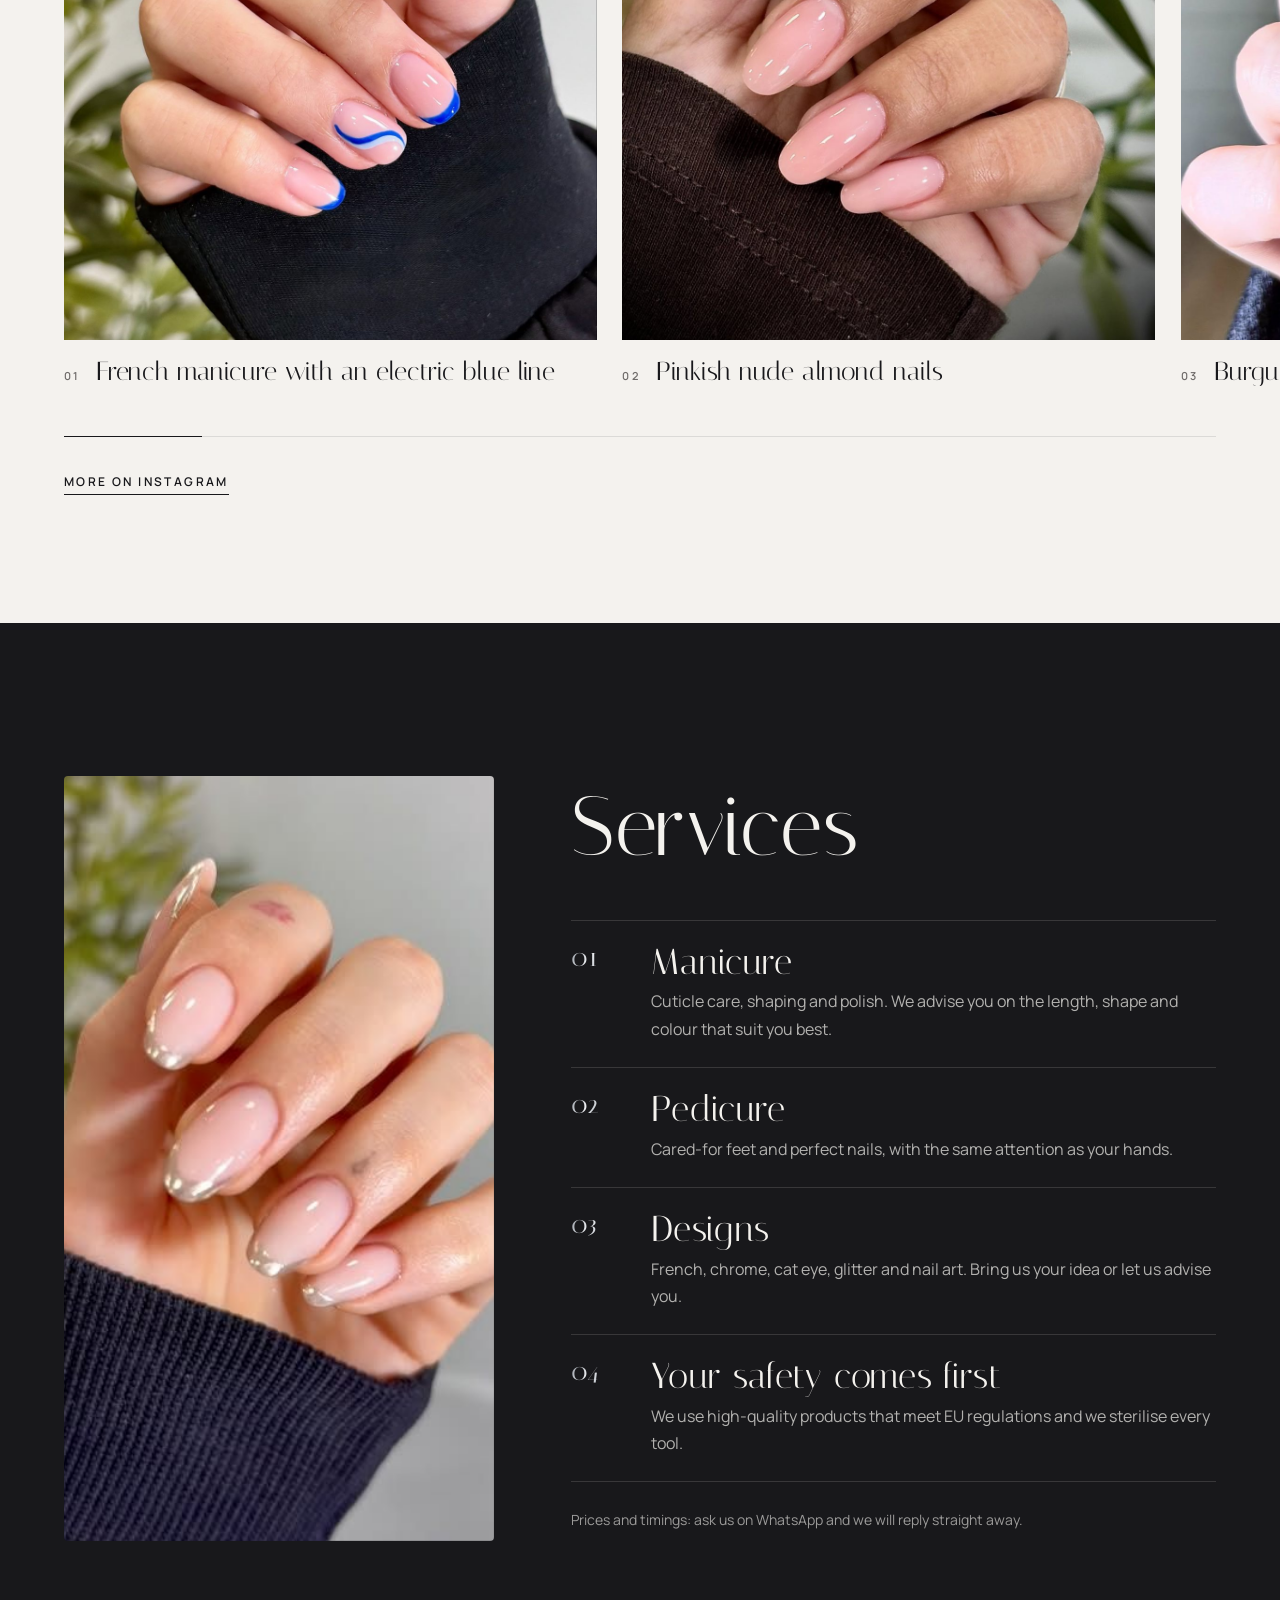
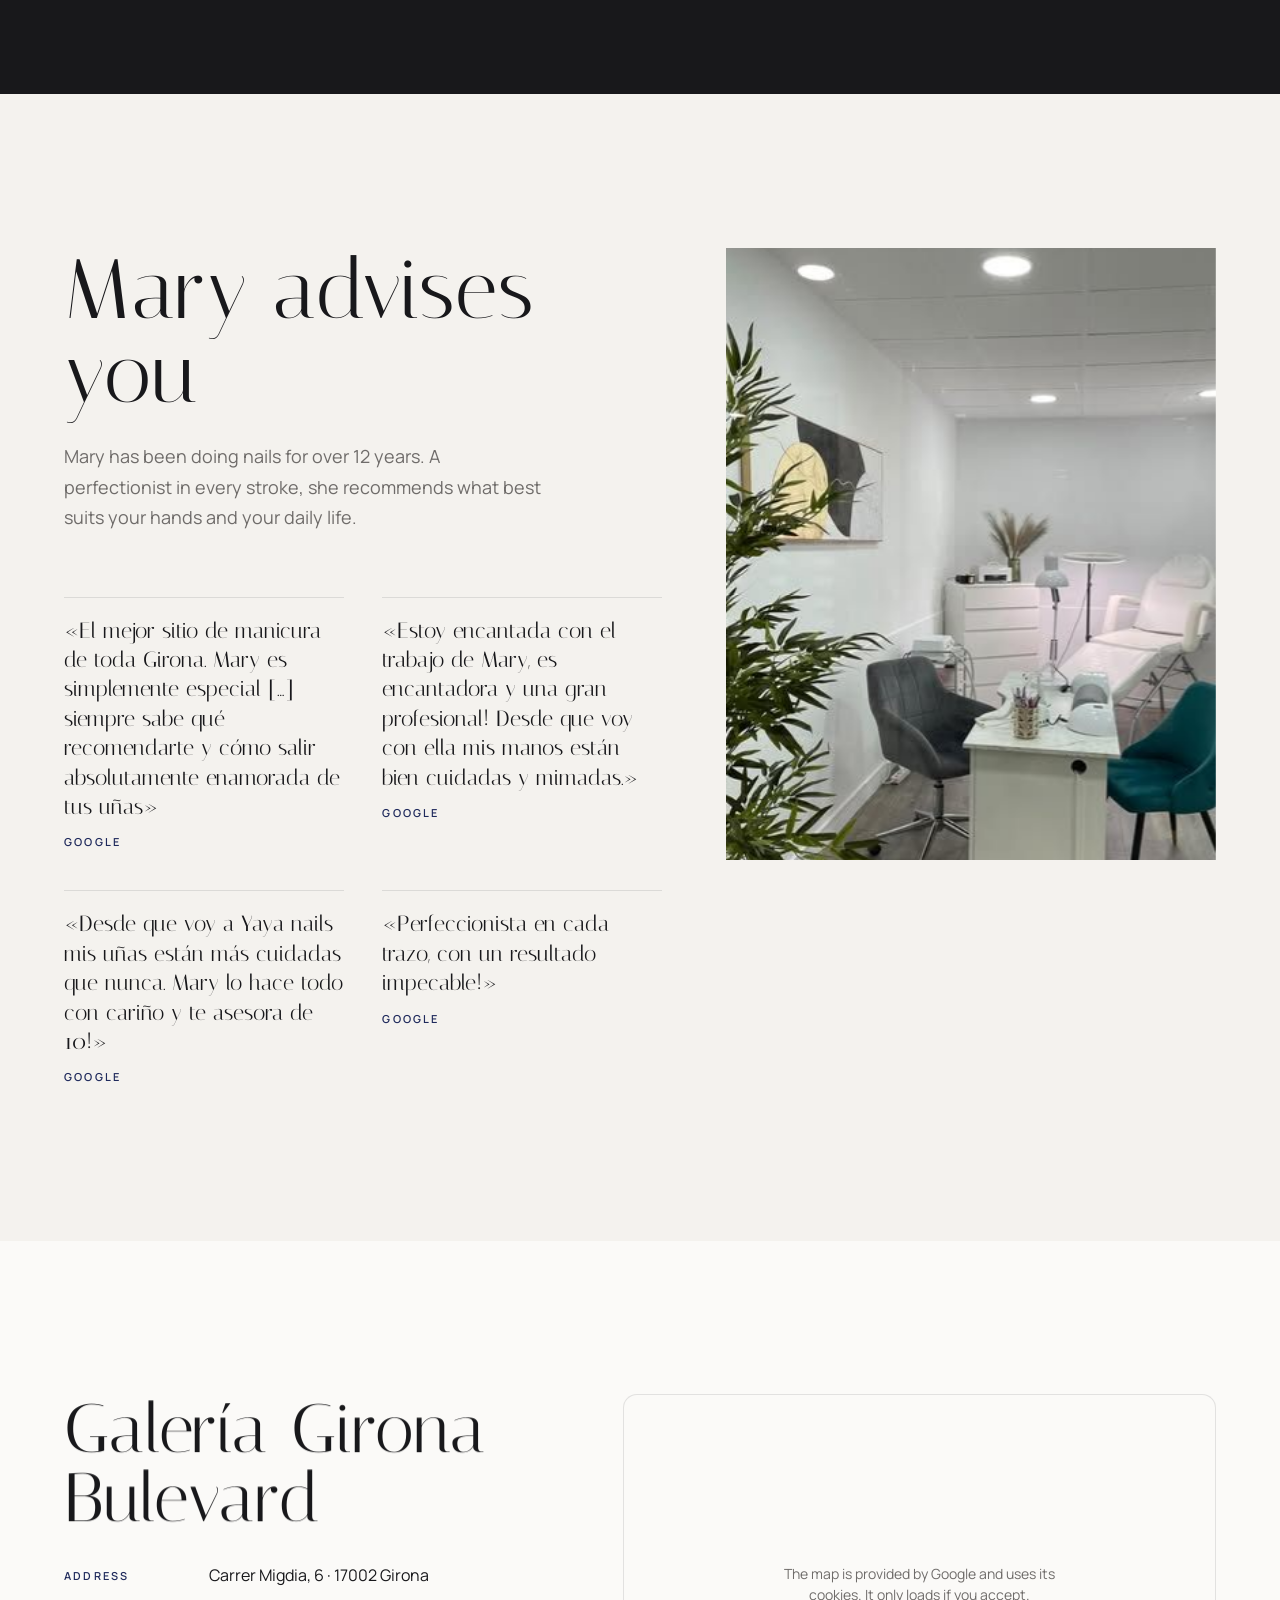
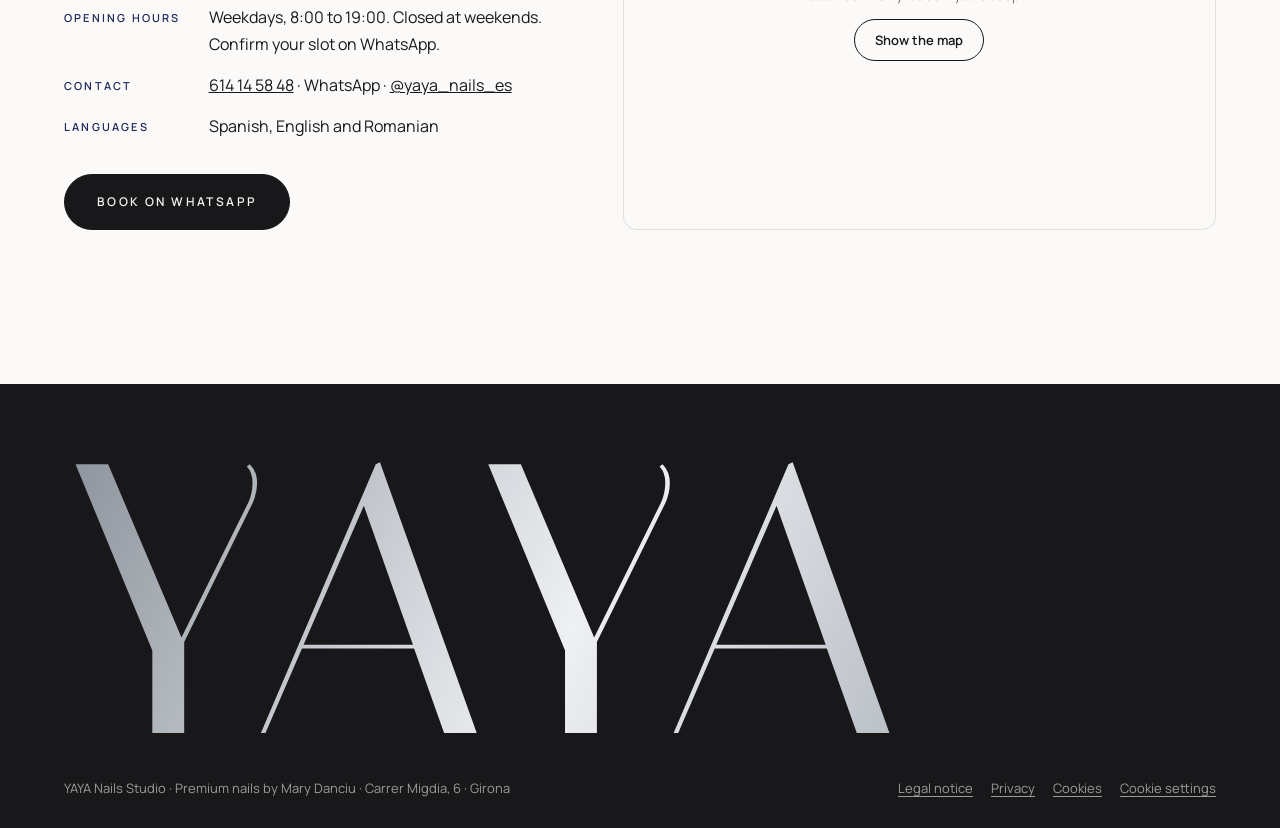
==== commit e02c8338: "Rediseño premium: yaya-nails-studio Co-Authored-By: Claude Opus 5.5 <noreply@anthropic.com>" ====
--- a/index.html
+++ b/index.html
@@ -4,130 +4,140 @@
 <meta charset="utf-8">
 <meta name="viewport" content="width=device-width, initial-scale=1, viewport-fit=cover">
 <title>YAYA Nails Studio · Uñas premium en Girona</title>
-<meta name="description" content="YAYA Nails Studio, Carrer Migdia 6 (Galería Girona Bulevard). Manicura y pedicura premium con Mary, más de 12 años de experiencia y herramientas esterilizadas. 5,0 en Google con 100 reseñas.">
-<meta name="theme-color" content="#111326">
+<meta name="description" content="YAYA Nails Studio, uñas premium by Mary Danciu en la Galería Girona Bulevard (Carrer Migdia 6). Manicura, pedicura, francesa, cromado y ojo de gato. 5,0 en Google. Cita por WhatsApp.">
+<meta name="theme-color" content="#f4f2ee">
 <link rel="icon" href="assets/favicon.svg" type="image/svg+xml">
 <link rel="alternate" hreflang="es" href="?lang=es"><link rel="alternate" hreflang="ca" href="?lang=ca"><link rel="alternate" hreflang="en" href="?lang=en">
-<meta property="og:title" content="YAYA Nails Studio · Girona">
-<meta property="og:description" content="Manicura y pedicura premium en el centro de Girona.">
-<meta property="og:image" content="assets/img/ojo-de-gato.jpg">
+<meta property="og:title" content="YAYA Nails Studio · Uñas premium en Girona">
+<meta property="og:description" content="Uñas premium by Mary Danciu. Cita por WhatsApp.">
+<meta property="og:image" content="assets/img/francesa-azul.jpg">
+<script>document.documentElement.classList.add('js')</script>
 <link rel="stylesheet" href="css/fonts.css">
+<link rel="stylesheet" href="css/premium.css">
 <link rel="stylesheet" href="css/style.css">
 <link rel="stylesheet" href="css/legal.css">
 <script type="application/ld+json">
-{"@context":"https://schema.org","@type":"NailSalon","name":"YAYA Nails Studio","telephone":"+34614145848","address":{"@type":"PostalAddress","streetAddress":"Carrer Migdia, 6 (Galería Girona Bulevard)","postalCode":"17002","addressLocality":"Girona","addressRegion":"Girona","addressCountry":"ES"},"aggregateRating":{"@type":"AggregateRating","ratingValue":"5.0","reviewCount":"100"},"sameAs":["https://www.instagram.com/yaya_nails_es/"]}
+{"@context":"https://schema.org","@type":"NailSalon","name":"YAYA Nails Studio","telephone":"+34614145848","address":{"@type":"PostalAddress","streetAddress":"Carrer Migdia, 6 (Galería Girona Bulevard)","postalCode":"17002","addressLocality":"Girona","addressRegion":"Girona","addressCountry":"ES"},"aggregateRating":{"@type":"AggregateRating","ratingValue":"5.0","reviewCount":"100"},"sameAs":["https://www.instagram.com/yaya_nails_es/"],"knowsLanguage":["es","en","ro"]}
 </script>
 </head>
-<body>
+<body class="grain" data-cursor>
 <a class="skip" href="#main" data-i18n="skip">Saltar al contenido</a>
 
 <header class="top">
-  <a class="brand" href="#main" aria-label="YAYA Nails Studio, inicio"><b>YaYa</b><span>Nails Studio</span></a>
+  <a class="brand" href="#main" aria-label="YAYA Nails Studio, inicio">YAYA<small>Nails Studio</small></a>
   <nav class="nav" aria-label="Principal">
-    <a href="#iman" data-i18n="n1">Ojo de gato</a>
-    <a href="#trabajos" data-i18n="n2">Trabajos</a>
+    <a href="#coleccion" data-i18n="n2">Trabajos</a>
     <a href="#servicios" data-i18n="n3">Servicios</a>
+    <a href="#mary">Mary</a>
     <a href="#visita" data-i18n="n4">Dónde estamos</a>
   </nav>
   <div class="top-r">
     <div class="langs" role="group" aria-label="Idioma"><button type="button" data-lang="es">ES</button><button type="button" data-lang="ca">CA</button><button type="button" data-lang="en">EN</button></div>
-    <a class="btn btn-sm wa" href="https://wa.me/34614145848" target="_blank" rel="noopener" data-i18n="cita">Pedir cita</a>
+    <a class="btn btn-sm wa" href="https://wa.me/34614145848" target="_blank" rel="noopener" data-mag data-i18n="cita">Pedir cita</a>
   </div>
 </header>
 
 <main id="main">
-  <!-- PORTADA: una uña con efecto ojo de gato que sigue a tu imán (el cursor) -->
-  <section class="hero" aria-labelledby="h1">
-    <div class="hero-txt">
-      <p class="hero-k" data-i18n="hk">Uñas premium by Mary Danciu</p>
-      <h1 id="h1"><span data-i18n="h1a">Uñas impecables,</span> <em data-i18n="h1b">en el centro de Girona</em></h1>
-      <p class="hero-p" data-i18n="hp">Manicura y pedicura con productos de calidad y herramientas esterilizadas. Más de 12 años de experiencia. Te atendemos en español, inglés y rumano.</p>
-      <div class="hero-cta">
-        <a class="btn wa" href="https://wa.me/34614145848" target="_blank" rel="noopener" data-i18n="citaWa">Pedir cita por WhatsApp</a>
-        <a class="btn btn-line" href="#trabajos" data-i18n="see">Ver trabajos</a>
+  <!-- PORTADA: el reel del ojo de gato a sangre y el nombre en cromo -->
+  <section class="hero" id="hero" aria-labelledby="h1">
+    <figure class="h-vid" id="hVid">
+      <video data-video autoplay muted loop playsinline preload="auto" poster="assets/img/ojo-de-gato.jpg" aria-label="Uñas azul noche con efecto ojo de gato moviéndose bajo la luz" data-i18n-attr="aria-label:g2"><source src="assets/video/ojo-de-gato.mp4" type="video/mp4"></video>
+    </figure>
+    <div class="h-txt">
+      <p class="name" aria-hidden="true"><span>Y</span><span>A</span><span>Y</span><span>A</span></p>
+      <p class="kick" data-hero data-d=".6" data-i18n="hk">Uñas premium by Mary Danciu</p>
+      <h1 id="h1"><span data-split data-hero data-d=".7" data-i18n="h1a">Uñas impecables,</span> <span class="i" data-split data-hero data-d=".8" data-i18n="h1b">en el centro de Girona</span></h1>
+      <p class="hero-p" data-hero data-d=".95" data-i18n="hp">Manicura y pedicura con productos de calidad y herramientas esterilizadas. Más de 12 años de experiencia. Te atendemos en español, inglés y rumano.</p>
+      <div class="hero-cta" data-hero data-d="1.05">
+        <a class="btn wa" href="https://wa.me/34614145848" target="_blank" rel="noopener" data-mag data-i18n="citaWa">Pedir cita por WhatsApp</a>
+        <a class="link" href="#coleccion" data-i18n="see">Ver trabajos</a>
       </div>
-      <p class="hero-rate"><b>5,0</b> <span data-i18n="rate">en Google · 100 reseñas</span></p>
+      <div class="hero-meta" data-hero data-d="1.15">
+        <p class="rate"><b>5,0</b> <span data-i18n="rate">en Google · 100 reseñas</span></p>
+        <ul class="tongues" aria-label="Idiomas"><li>ES</li><li>EN</li><li>RO</li></ul>
+      </div>
     </div>
-    <div class="hero-nail"><canvas id="heroNail" aria-hidden="true"></canvas><p class="hint" data-i18n="hint">Mueve el cursor: es el imán</p></div>
   </section>
 
-  <!-- EL IMÁN -->
-  <section class="iman" id="iman" aria-labelledby="i-h">
-    <div class="i-txt">
-      <h2 id="i-h" class="rv" data-i18n="ih">El efecto ojo de gato</h2>
-      <p data-i18n="ip">Es un esmalte con partículas magnéticas: con un imán colocamos la línea de luz donde quieras. Elige un color y pasa el dedo o el cursor por encima de las uñas.</p>
-      <div class="swatches" id="sw" role="radiogroup" data-i18n-attr="aria-label:swL" aria-label="Color"></div>
-      <a class="btn wa" id="waColor" href="https://wa.me/34614145848" target="_blank" rel="noopener" data-i18n="ask">Lo quiero así</a>
+  <!-- COLECCIÓN: un lookbook que se arrastra -->
+  <section class="coleccion" id="coleccion" aria-labelledby="c-h">
+    <div class="c-head">
+      <h2 id="c-h" data-split data-i18n="th">Trabajos del estudio</h2>
+      <div class="c-nav">
+        <p class="c-count" aria-hidden="true"><b id="cNum">01</b> / <span id="cTot">06</span></p>
+        <button type="button" class="arw" id="cPrev" aria-label="Anterior" data-i18n-attr="aria-label:prev">←</button>
+        <button type="button" class="arw" id="cNext" aria-label="Siguiente" data-i18n-attr="aria-label:next">→</button>
+      </div>
     </div>
-    <div class="hand"><canvas id="hand" aria-hidden="true"></canvas></div>
+    <div class="track" id="track" tabindex="0" aria-label="Galería de trabajos" data-i18n-attr="aria-label:galL">
+      <figure class="slide"><img src="assets/img/francesa-azul.jpg" alt="Francesa con línea azul eléctrico" width="1132" height="1440" loading="lazy" data-i18n-attr="alt:g4"><figcaption><span>01</span><b data-i18n="g4">Francesa con línea azul eléctrico</b></figcaption></figure>
+      <figure class="slide"><img src="assets/img/nude-almendra.jpg" alt="Uñas nude rosadas en forma de almendra" width="1140" height="1440" loading="lazy" data-i18n-attr="alt:g3"><figcaption><span>02</span><b data-i18n="g3">Uñas nude rosadas en forma de almendra</b></figcaption></figure>
+      <figure class="slide"><img src="assets/img/burdeos-brillo.jpg" alt="Uñas burdeos con brillo y un anillo dorado" width="1402" height="1440" loading="lazy" data-i18n-attr="alt:g1"><figcaption><span>03</span><b data-i18n="g1">Uñas burdeos con brillo y un anillo dorado</b></figcaption></figure>
+      <figure class="slide"><img src="assets/img/nude-cromo.jpg" alt="Uñas nude con detalles cromados en espiral" width="1152" height="1440" loading="lazy" data-i18n-attr="alt:g6"><figcaption><span>04</span><b data-i18n="g6">Uñas nude con detalles cromados en espiral</b></figcaption></figure>
+      <figure class="slide"><img src="assets/img/rosa-largo.jpg" alt="Uñas largas rosa claro sobre ropa vaquera" width="1152" height="1440" loading="lazy" data-i18n-attr="alt:g7"><figcaption><span>05</span><b data-i18n="g7">Uñas largas rosa claro sobre ropa vaquera</b></figcaption></figure>
+      <figure class="slide"><img src="assets/img/francesa-rosa.jpg" alt="Francesa con punta rosa" width="1152" height="1440" loading="lazy" data-i18n-attr="alt:g8"><figcaption><span>06</span><b data-i18n="g8">Francesa con punta rosa</b></figcaption></figure>
+    </div>
+    <div class="c-bar" aria-hidden="true"><i id="cBar"></i></div>
+    <a class="link" href="https://www.instagram.com/yaya_nails_es/" target="_blank" rel="noopener" data-i18n="more">Más en Instagram</a>
   </section>
 
-  <!-- TRABAJOS -->
-  <section class="trabajos" id="trabajos" aria-labelledby="t-h">
-    <h2 id="t-h" class="rv" data-i18n="th">Trabajos del estudio</h2>
-    <div class="gal">
-      <figure class="g-a"><img src="assets/img/burdeos-brillo.jpg" alt="Uñas burdeos con brillo y un anillo dorado" width="623" height="640" loading="lazy" data-i18n-attr="alt:g1"></figure>
-      <figure class="g-b"><img src="assets/img/ojo-de-gato.jpg" alt="Uñas azul noche con efecto ojo de gato" width="360" height="640" loading="lazy" data-i18n-attr="alt:g2"></figure>
-      <figure><img src="assets/img/nude-almendra.jpg" alt="Uñas nude rosadas en forma de almendra" width="507" height="640" loading="lazy" data-i18n-attr="alt:g3"></figure>
-      <figure><img src="assets/img/francesa-azul.jpg" alt="Francesa con línea azul eléctrico" width="503" height="640" loading="lazy" data-i18n-attr="alt:g4"></figure>
-      <figure class="g-b"><img src="assets/img/francesa-cromo.jpg" alt="Francesa con punta cromada" width="386" height="640" loading="lazy" data-i18n-attr="alt:g5"></figure>
-      <figure><img src="assets/img/nude-cromo.jpg" alt="Uñas nude con detalles cromados en espiral" width="512" height="640" loading="lazy" data-i18n-attr="alt:g6"></figure>
-      <figure class="g-a"><img src="assets/img/rosa-largo.jpg" alt="Uñas largas rosa claro sobre tela vaquera" width="512" height="640" loading="lazy" data-i18n-attr="alt:g7"></figure>
-      <figure><img src="assets/img/francesa-rosa.jpg" alt="Francesa con punta rosa" width="512" height="640" loading="lazy" data-i18n-attr="alt:g8"></figure>
+  <!-- SERVICIOS -->
+  <section class="servicios" id="servicios" aria-labelledby="s-h">
+    <figure class="s-vid" data-img><video data-video autoplay muted loop playsinline preload="metadata" poster="assets/img/francesa-cromo.jpg" aria-label="Francesa con punta cromada" data-i18n-attr="aria-label:g5"><source src="assets/video/cromo.mp4" type="video/mp4"></video></figure>
+    <div class="s-txt">
+      <h2 id="s-h" data-split data-i18n="sh">Servicios</h2>
+      <ol class="s-list">
+        <li data-up><span>01</span><div><h3 data-i18n="s1h">Manicura</h3><p data-i18n="s1p">Cuidado de cutículas, forma y esmaltado. Te asesoramos sobre el largo, la forma y el color que mejor te quedan.</p></div></li>
+        <li data-up><span>02</span><div><h3 data-i18n="s2h">Pedicura</h3><p data-i18n="s2p">Pies cuidados y uñas perfectas, con el mismo mimo que en las manos.</p></div></li>
+        <li data-up><span>03</span><div><h3 data-i18n="s3h">Diseños</h3><p data-i18n="s3p">Francesa, cromado, ojo de gato, brillo y nail art. Tráenos tu idea o déjate aconsejar.</p></div></li>
+        <li data-up><span>04</span><div><h3 data-i18n="s4h">Tu seguridad, primero</h3><p data-i18n="s4p">Trabajamos con productos de alta calidad que cumplen la normativa europea y esterilizamos todas las herramientas.</p></div></li>
+      </ol>
+      <p class="s-note" data-up data-i18n="snote">Precios y duración: pregúntanos por WhatsApp y te respondemos enseguida.</p>
     </div>
-    <a class="btn btn-line" href="https://www.instagram.com/yaya_nails_es/" target="_blank" rel="noopener" data-i18n="more">Más en Instagram</a>
   </section>
 
-  <!-- SERVICIOS Y HIGIENE -->
-  <section class="servicios" id="servicios" aria-labelledby="s-h">
-    <h2 id="s-h" class="rv" data-i18n="sh">Servicios</h2>
-    <div class="s-grid">
-      <article><h3 data-i18n="s1h">Manicura</h3><p data-i18n="s1p">Cuidado de cutículas, forma y esmaltado. Te asesoramos sobre el largo, la forma y el color que mejor te quedan.</p></article>
-      <article><h3 data-i18n="s2h">Pedicura</h3><p data-i18n="s2p">Pies cuidados y uñas perfectas, con el mismo mimo que en las manos.</p></article>
-      <article><h3 data-i18n="s3h">Diseños</h3><p data-i18n="s3p">Francesa, cromado, ojo de gato, brillo y nail art. Tráenos tu idea o déjate aconsejar.</p></article>
-      <article class="s-safe"><h3 data-i18n="s4h">Tu seguridad, primero</h3><p data-i18n="s4p">Trabajamos con productos de alta calidad que cumplen la normativa europea y esterilizamos todas las herramientas.</p></article>
+  <!-- MARY -->
+  <section class="mary" id="mary" aria-labelledby="m-h">
+    <div class="m-top">
+      <h2 id="m-h" data-split data-i18n="mh">Mary te asesora</h2>
+      <p data-up data-i18n="mp">Mary lleva más de 12 años haciendo uñas. Perfeccionista en cada trazo, te recomienda lo que mejor va con tus manos y tu día a día.</p>
     </div>
-    <p class="s-note" data-i18n="snote">Precios y duración: pregúntanos por WhatsApp y te respondemos enseguida.</p>
-  </section>
-
-  <!-- MARY Y RESEÑAS -->
-  <section class="mary" aria-labelledby="m-h">
-    <figure><img src="assets/img/estudio.jpg" alt="El estudio de YAYA Nails, luminoso, con mesa de manicura y plantas" width="360" height="640" loading="lazy" data-i18n-attr="alt:aEst"></figure>
-    <div class="m-txt">
-      <h2 id="m-h" class="rv" data-i18n="mh">Mary te asesora</h2>
-      <p data-i18n="mp">Mary lleva más de 12 años haciendo uñas. Perfeccionista en cada trazo, te recomienda lo que mejor va con tus manos y tu día a día.</p>
-      <div class="rs">
-        <blockquote><p lang="es">«El mejor sitio de manicura de toda Girona. Mary es simplemente especial […] siempre sabe qué recomendarte y cómo salir absolutamente enamorada de tus uñas»</p><cite>Google</cite></blockquote>
-        <blockquote><p lang="es">«Estoy encantada con el trabajo de Mary, es encantadora y una gran profesional! Desde que voy con ella mis manos están bien cuidadas y mimadas.»</p><cite>Google</cite></blockquote>
-        <blockquote><p lang="es">«Desde que voy a Yaya nails mis uñas están más cuidadas que nunca. Mary lo hace todo con cariño y te asesora de 10!»</p><cite>Google</cite></blockquote>
-        <blockquote><p lang="es">«Perfeccionista en cada trazo, con un resultado impecable!»</p><cite>Google</cite></blockquote>
-      </div>
+    <figure class="m-img" data-img><img src="assets/img/estudio.jpg" alt="El estudio de YAYA Nails, luminoso, con mesa de manicura y plantas" width="640" height="800" loading="lazy" data-par=".08" data-i18n-attr="alt:aEst"></figure>
+    <div class="m-revs">
+      <figure data-up><blockquote lang="es"><p>«El mejor sitio de manicura de toda Girona. Mary es simplemente especial […] siempre sabe qué recomendarte y cómo salir absolutamente enamorada de tus uñas»</p></blockquote><figcaption>Google</figcaption></figure>
+      <figure data-up><blockquote lang="es"><p>«Estoy encantada con el trabajo de Mary, es encantadora y una gran profesional! Desde que voy con ella mis manos están bien cuidadas y mimadas.»</p></blockquote><figcaption>Google</figcaption></figure>
+      <figure data-up><blockquote lang="es"><p>«Desde que voy a Yaya nails mis uñas están más cuidadas que nunca. Mary lo hace todo con cariño y te asesora de 10!»</p></blockquote><figcaption>Google</figcaption></figure>
+      <figure data-up><blockquote lang="es"><p>«Perfeccionista en cada trazo, con un resultado impecable!»</p></blockquote><figcaption>Google</figcaption></figure>
     </div>
   </section>
 
   <!-- VISITA -->
   <section class="visita" id="visita" aria-labelledby="v-h">
     <div class="v-txt">
-      <h2 id="v-h" class="rv" data-i18n="vh">Galería Girona Bulevard</h2>
+      <h2 id="v-h" data-split data-i18n="vh">Galería Girona Bulevard</h2>
       <dl>
         <dt data-i18n="d1">Dirección</dt><dd>Carrer Migdia, 6 · 17002 Girona</dd>
         <dt data-i18n="d2">Horario</dt><dd data-i18n="d2v">Entre semana, de 8:00 a 19:00. Fin de semana cerrado. Confirma tu hora por WhatsApp.</dd>
-        <dt data-i18n="d3">Contacto</dt><dd><a href="tel:+34614145848">614 14 58 48</a> · <a class="wa" href="https://wa.me/34614145848" target="_blank" rel="noopener">WhatsApp</a> · <a href="https://www.instagram.com/yaya_nails_es/" target="_blank" rel="noopener">@yaya_nails_es</a></dd>
+        <dt data-i18n="d3">Contacto</dt><dd><a class="wa" href="https://wa.me/34614145848" target="_blank" rel="noopener">614 14 58 48</a> · WhatsApp · <a href="https://www.instagram.com/yaya_nails_es/" target="_blank" rel="noopener">@yaya_nails_es</a></dd>
         <dt data-i18n="d4">Idiomas</dt><dd data-i18n="d4v">Español, inglés y rumano</dd>
       </dl>
+      <a class="btn wa" href="https://wa.me/34614145848" target="_blank" rel="noopener" data-mag data-i18n="citaWa">Pedir cita por WhatsApp</a>
     </div>
     <div class="cc-map v-map" data-src="https://www.google.com/maps?q=YAYA+Nails+Studio,+Carrer+Migdia+6,+17002+Girona&output=embed" data-title="Mapa: YAYA Nails Studio"></div>
   </section>
 </main>
 
 <footer class="foot">
-  <p>YAYA Nails Studio · Carrer Migdia, 6 · Girona</p>
-  <nav class="foot-links" aria-label="Información legal">
-    <a href="aviso-legal.html" data-i18n="lg1">Aviso legal</a>
-    <a href="privacidad.html" data-i18n="lg2">Privacidad</a>
-    <a href="cookies.html" data-i18n="lg3">Cookies</a>
-    <button type="button" data-cookies-open data-i18n="lg4">Configurar cookies</button>
-  </nav>
+  <p class="foot-mark" aria-hidden="true">YAYA</p>
+  <div class="foot-row">
+    <p>YAYA Nails Studio · <span data-i18n="hk">Uñas premium by Mary Danciu</span> · Carrer Migdia, 6 · Girona</p>
+    <nav class="foot-links" aria-label="Información legal">
+      <a href="aviso-legal.html" data-i18n="lg1">Aviso legal</a>
+      <a href="privacidad.html" data-i18n="lg2">Privacidad</a>
+      <a href="cookies.html" data-i18n="lg3">Cookies</a>
+      <button type="button" data-cookies-open data-i18n="lg4">Configurar cookies</button>
+    </nav>
+  </div>
 </footer>
 
 <script src="js/lang.js"></script>
@@ -135,6 +145,8 @@
 <script src="js/consent.js" data-site="yaya-nails-studio"></script>
 <script src="js/vendor/gsap.min.js"></script>
 <script src="js/vendor/ScrollTrigger.min.js"></script>
+<script src="js/vendor/lenis.min.js"></script>
+<script src="js/premium.js"></script>
 <script src="js/main.js"></script>
 </body>
 </html>
--- a/css/fonts.css
+++ b/css/fonts.css
@@ -1,65 +1,25 @@
 /* Fuentes alojadas en la propia web (sin llamadas a Google) */
 @font-face {
-  font-family: 'Lato';
+  font-family: 'Italiana';
   font-style: normal;
-  font-weight: 300;
+  font-weight: 400;
   font-display: swap;
-  src: url(../assets/fonts/lato-normal-300-latin-ext.woff2) format('woff2');
+  src: url(../assets/fonts/italiana-normal-400-latin.woff2) format('woff2');
+  unicode-range: U+0000-00FF, U+0131, U+0152-0153, U+02BB-02BC, U+02C6, U+02DA, U+02DC, U+0304, U+0308, U+0329, U+2000-206F, U+20AC, U+2122, U+2191, U+2193, U+2212, U+2215, U+FEFF, U+FFFD;
+}
+@font-face {
+  font-family: 'Manrope';
+  font-style: normal;
+  font-weight: 300 600;
+  font-display: swap;
+  src: url(../assets/fonts/manrope-normal-300-600-latin-ext.woff2) format('woff2');
   unicode-range: U+0100-02BA, U+02BD-02C5, U+02C7-02CC, U+02CE-02D7, U+02DD-02FF, U+0304, U+0308, U+0329, U+1D00-1DBF, U+1E00-1E9F, U+1EF2-1EFF, U+2020, U+20A0-20AB, U+20AD-20C4, U+2113, U+2C60-2C7F, U+A720-A7FF;
 }
 @font-face {
-  font-family: 'Lato';
+  font-family: 'Manrope';
   font-style: normal;
-  font-weight: 300;
+  font-weight: 300 600;
   font-display: swap;
-  src: url(../assets/fonts/lato-normal-300-latin.woff2) format('woff2');
+  src: url(../assets/fonts/manrope-normal-300-600-latin.woff2) format('woff2');
   unicode-range: U+0000-00FF, U+0131, U+0152-0153, U+02BB-02BC, U+02C6, U+02DA, U+02DC, U+0304, U+0308, U+0329, U+2000-206F, U+20AC, U+2122, U+2191, U+2193, U+2212, U+2215, U+FEFF, U+FFFD;
 }
-@font-face {
-  font-family: 'Lato';
-  font-style: normal;
-  font-weight: 400;
-  font-display: swap;
-  src: url(../assets/fonts/lato-normal-400-latin-ext.woff2) format('woff2');
-  unicode-range: U+0100-02BA, U+02BD-02C5, U+02C7-02CC, U+02CE-02D7, U+02DD-02FF, U+0304, U+0308, U+0329, U+1D00-1DBF, U+1E00-1E9F, U+1EF2-1EFF, U+2020, U+20A0-20AB, U+20AD-20C4, U+2113, U+2C60-2C7F, U+A720-A7FF;
-}
-@font-face {
-  font-family: 'Lato';
-  font-style: normal;
-  font-weight: 400;
-  font-display: swap;
-  src: url(../assets/fonts/lato-normal-400-latin.woff2) format('woff2');
-  unicode-range: U+0000-00FF, U+0131, U+0152-0153, U+02BB-02BC, U+02C6, U+02DA, U+02DC, U+0304, U+0308, U+0329, U+2000-206F, U+20AC, U+2122, U+2191, U+2193, U+2212, U+2215, U+FEFF, U+FFFD;
-}
-@font-face {
-  font-family: 'Lato';
-  font-style: normal;
-  font-weight: 700;
-  font-display: swap;
-  src: url(../assets/fonts/lato-normal-700-latin-ext.woff2) format('woff2');
-  unicode-range: U+0100-02BA, U+02BD-02C5, U+02C7-02CC, U+02CE-02D7, U+02DD-02FF, U+0304, U+0308, U+0329, U+1D00-1DBF, U+1E00-1E9F, U+1EF2-1EFF, U+2020, U+20A0-20AB, U+20AD-20C4, U+2113, U+2C60-2C7F, U+A720-A7FF;
-}
-@font-face {
-  font-family: 'Lato';
-  font-style: normal;
-  font-weight: 700;
-  font-display: swap;
-  src: url(../assets/fonts/lato-normal-700-latin.woff2) format('woff2');
-  unicode-range: U+0000-00FF, U+0131, U+0152-0153, U+02BB-02BC, U+02C6, U+02DA, U+02DC, U+0304, U+0308, U+0329, U+2000-206F, U+20AC, U+2122, U+2191, U+2193, U+2212, U+2215, U+FEFF, U+FFFD;
-}
-@font-face {
-  font-family: 'Viaoda Libre';
-  font-style: normal;
-  font-weight: 400;
-  font-display: swap;
-  src: url(../assets/fonts/viaoda-libre-normal-400-latin-ext.woff2) format('woff2');
-  unicode-range: U+0100-02BA, U+02BD-02C5, U+02C7-02CC, U+02CE-02D7, U+02DD-02FF, U+0304, U+0308, U+0329, U+1D00-1DBF, U+1E00-1E9F, U+1EF2-1EFF, U+2020, U+20A0-20AB, U+20AD-20C4, U+2113, U+2C60-2C7F, U+A720-A7FF;
-}
-@font-face {
-  font-family: 'Viaoda Libre';
-  font-style: normal;
-  font-weight: 400;
-  font-display: swap;
-  src: url(../assets/fonts/viaoda-libre-normal-400-latin.woff2) format('woff2');
-  unicode-range: U+0000-00FF, U+0131, U+0152-0153, U+02BB-02BC, U+02C6, U+02DA, U+02DC, U+0304, U+0308, U+0329, U+2000-206F, U+20AC, U+2122, U+2191, U+2193, U+2212, U+2215, U+FEFF, U+FFFD;
-}
--- a/css/premium.css
+++ b/css/premium.css
@@ -0,0 +1,26 @@
+/* Kit premium común (lote Girona 2): máscaras de palabras, grano de película, marquesinas y Lenis */
+html.lenis, html.lenis body { height: auto; }
+.lenis.lenis-smooth { scroll-behavior: auto !important; }
+.lenis.lenis-stopped { overflow: hidden; }
+.js:not(.ready) [data-hero], .js:not(.ready) [data-split] { visibility: hidden; }
+.w { display: inline-block; overflow: hidden; vertical-align: top; padding: 0 .02em .1em; margin: 0 -.02em -.1em; }
+.w-i { display: inline-block; will-change: transform; }
+[data-img] { overflow: hidden; }
+[data-img] img, [data-img] video { transform-origin: 50% 50%; }
+[data-mag] { transition: translate .5s cubic-bezier(.2, .9, .3, 1.2); }
+/* grano de película sobre toda la web */
+.grain::after { content: ""; position: fixed; inset: -50%; z-index: 300; pointer-events: none; opacity: var(--grain, .06);
+  background: url("data:image/svg+xml,%3Csvg xmlns='http://www.w3.org/2000/svg' width='220' height='220'%3E%3Cfilter id='n'%3E%3CfeTurbulence type='fractalNoise' baseFrequency='.85' numOctaves='3' stitchTiles='stitch'/%3E%3C/filter%3E%3Crect width='220' height='220' filter='url(%23n)'/%3E%3C/svg%3E");
+  animation: grain 1.2s steps(6) infinite; }
+@keyframes grain { 0% { translate: 0 0; } 20% { translate: -4% 3%; } 40% { translate: 3% -5%; } 60% { translate: -6% -2%; } 80% { translate: 5% 4%; } 100% { translate: 0 0; } }
+/* marquesina infinita */
+.mq { overflow: hidden; white-space: nowrap; }
+.mq-t { display: inline-flex; animation: mq var(--mq, 30s) linear infinite; }
+.mq-t > * { flex: none; }
+@keyframes mq { to { transform: translateX(-50%); } }
+@media (prefers-reduced-motion: reduce) { .grain::after, .mq-t { animation: none; } }
+/* cursor de anillo (body[data-cursor]) */
+.cur { position: fixed; left: 0; top: 0; z-index: 400; width: 36px; height: 36px; margin: -18px 0 0 -18px; border: 1px solid #fff; border-radius: 50%; pointer-events: none; opacity: 0; mix-blend-mode: difference; transition: width .4s cubic-bezier(.16,1,.3,1), height .4s cubic-bezier(.16,1,.3,1), margin .4s cubic-bezier(.16,1,.3,1), opacity .3s, background .4s; }
+.cur.on { opacity: 1; }
+.cur.big { width: 74px; height: 74px; margin: -37px 0 0 -37px; background: #ffffff1f; }
+video[data-video] { display: block; width: 100%; height: 100%; object-fit: cover; }
--- a/css/style.css
+++ b/css/style.css
@@ -1,117 +1,130 @@
-/* YAYA Nails · «Ull de gat»: esmalte magnético; el cursor es el imán que mueve la línea de luz */
+/* YAYA Nails Studio · «Bijou»: leche y grafito, el nombre en cromo, el reel del ojo de gato a sangre y un lookbook que se arrastra */
 :root {
-  --ink: #111326; --ink-2: #1a1d38; --ink-3: #262a4d; --milk: #f4e1dc; --nude: #e6c2b6; --mute: #a3a5c2; --line: #f4e1dc1f;
-  --f-d: "Viaoda Libre", Didot, serif; --f-b: "Lato", system-ui, sans-serif;
-  --ease: cubic-bezier(.19, 1, .22, 1); --r: 22px;
-  --c-bg: var(--ink); --c-card: var(--ink-2); --c-ink: var(--milk); --c-mute: var(--mute); --c-line: #f4e1dc29; --c-acc: var(--milk); --c-acc-ink: var(--ink);
+  --milk: #f4f2ee; --white: #fbfaf8; --graph: #18181b; --graph-2: #26262b; --nude: #e9d6cc; --night: #1f2a5c; --mute: #6f6c6a; --line: #18181b1c; --line-l: #f4f2ee24;
+  --chrome: linear-gradient(115deg, #3a3d44 0%, #c3c8d0 24%, #50545d 44%, #e9ecf0 60%, #3d4149 80%, #a1a7b0 100%);
+  --chrome-l: linear-gradient(115deg, #8d939c 0%, #eef0f3 22%, #a4aab3 42%, #f9fafb 58%, #8e949d 78%, #dfe2e7 100%);
+  --f-d: "Italiana", "Didot", Georgia, serif; --f-b: "Manrope", system-ui, sans-serif;
+  --ease: cubic-bezier(.16, 1, .3, 1); --pad: clamp(16px, 5vw, 84px);
+  --c-bg: var(--milk); --c-card: var(--white); --c-ink: var(--graph); --c-mute: var(--mute); --c-line: var(--line); --c-acc: var(--graph); --c-acc-ink: var(--milk);
 }
 *, *::before, *::after { box-sizing: border-box; }
 html { -webkit-text-size-adjust: 100%; }
-body { margin: 0; background: var(--ink); color: var(--milk); font: 400 17px/1.7 var(--f-b); -webkit-font-smoothing: antialiased; overflow-x: hidden; }
+body { margin: 0; background: var(--milk); color: var(--graph); font: 400 16px/1.7 var(--f-b); -webkit-font-smoothing: antialiased; overflow-x: hidden; --grain: .035; }
 img { display: block; max-width: 100%; height: auto; }
 a { color: inherit; }
-::selection { background: var(--milk); color: var(--ink); }
-:focus-visible { outline: 2px solid var(--milk); outline-offset: 3px; }
-.skip { position: absolute; left: 12px; top: -60px; z-index: 100; padding: 10px 16px; background: var(--milk); color: var(--ink); border-radius: 999px; }
+::selection { background: var(--night); color: var(--milk); }
+:focus-visible { outline: 1px solid var(--night); outline-offset: 4px; }
+.skip { position: absolute; left: 12px; top: -60px; z-index: 100; padding: 10px 16px; background: var(--graph); color: var(--milk); }
 .skip:focus { top: 12px; }
-h1, h2, h3 { margin: 0; font-family: var(--f-d); font-weight: 400; letter-spacing: 0; }
-h2 { font-size: clamp(40px, 6vw, 84px); line-height: 1; }
-.btn { display: inline-flex; align-items: center; justify-content: center; min-height: 52px; padding: 0 28px; border-radius: 999px; background: var(--milk); color: var(--ink); text-decoration: none; font-weight: 700; font-size: 15px; letter-spacing: .02em; border: 1px solid var(--milk); }
-.btn-line { background: transparent; color: var(--milk); border-color: #f4e1dc66; }
-.btn-sm { min-height: 42px; padding: 0 18px; font-size: 14px; }
-@media (hover: hover) and (pointer: fine) { .btn { transition: background .35s, color .35s, box-shadow .35s; } .btn:hover { box-shadow: 0 0 0 6px #f4e1dc22, 0 10px 40px -10px #9fb4ff99; } .btn-line:hover { background: var(--milk); color: var(--ink); } }
+h1, h2, h3 { margin: 0; font-family: var(--f-d); font-weight: 400; line-height: 1; letter-spacing: .01em; }
+h2 { font-size: clamp(48px, 6.6vw, 116px); }
+.btn { display: inline-flex; align-items: center; justify-content: center; min-height: 56px; padding: 0 32px; border-radius: 999px; background: var(--graph); color: var(--milk); border: 1px solid var(--graph); text-decoration: none; font: 600 12px/1 var(--f-b); letter-spacing: .2em; text-transform: uppercase; }
+.btn-sm { min-height: 42px; padding: 0 20px; font-size: 11px; }
+.link { font-size: 12px; font-weight: 600; letter-spacing: .2em; text-transform: uppercase; text-decoration: none; border-bottom: 1px solid currentColor; padding-bottom: 4px; }
+@media (hover: hover) and (pointer: fine) { .btn { transition: background .4s, border-color .4s; } .btn:hover { background: var(--night); border-color: var(--night); } }
 
 /* ---------- cabecera ---------- */
-.top { position: fixed; z-index: 50; inset: 0 0 auto; display: flex; align-items: center; justify-content: space-between; gap: 16px; padding: 14px clamp(16px, 4vw, 48px); transition: background .4s, translate .5s var(--ease); }
-.top.solid { background: #111326e6; backdrop-filter: blur(14px); box-shadow: 0 1px 0 var(--line); }
+.top { position: fixed; z-index: 50; inset: 0 0 auto; display: flex; align-items: center; justify-content: space-between; gap: 16px; padding: 16px var(--pad); transition: background .5s, translate .6s var(--ease); }
+.top.solid { background: #f4f2eeeb; backdrop-filter: blur(16px); }
 .top.hide { translate: 0 -100%; }
-.brand { display: flex; align-items: baseline; gap: 10px; text-decoration: none; }
-.brand b { font: 400 32px/1 var(--f-d); }
-.brand span { font-size: 11px; letter-spacing: .28em; text-transform: uppercase; color: var(--mute); }
-.nav { display: flex; gap: 26px; font-size: 15px; }
-.nav a { text-decoration: none; color: var(--mute); }
+.brand { display: flex; align-items: baseline; gap: 10px; text-decoration: none; font: 400 30px/1 var(--f-d); letter-spacing: .12em; }
+.brand small { font: 600 10px/1 var(--f-b); letter-spacing: .3em; text-transform: uppercase; color: var(--mute); }
+.top:not(.solid) .brand { color: #fff; text-shadow: 0 1px 12px #0006; }
+.top:not(.solid) .brand small { color: #ffffffc0; }
+.nav { display: flex; gap: 34px; }
+.nav a { white-space: nowrap; text-decoration: none; font-size: 12px; font-weight: 600; letter-spacing: .2em; text-transform: uppercase; color: var(--mute); }
 .top-r { display: flex; align-items: center; gap: 12px; }
-.langs { display: flex; padding: 3px; border-radius: 999px; border: 1px solid var(--line); }
-.langs button { min-width: 38px; min-height: 34px; border: 0; border-radius: 999px; background: none; color: var(--mute); font: 700 12px/1 var(--f-b); }
-.langs button[aria-pressed="true"] { background: var(--milk); color: var(--ink); }
-@media (hover: hover) and (pointer: fine) { .nav a:hover { color: var(--milk); } }
-@media (max-width: 920px) { .nav { display: none; } }
-@media (max-width: 480px) { .top-r .btn-sm { display: none; } }
+.langs { display: flex; padding: 3px; border: 1px solid var(--line); border-radius: 999px; background: #fbfaf8b3; }
+.langs button { min-width: 36px; min-height: 32px; border: 0; border-radius: 999px; background: none; color: var(--mute); font: 600 11px/1 var(--f-b); letter-spacing: .1em; cursor: pointer; }
+.langs button[aria-pressed="true"] { background: var(--graph); color: var(--milk); }
+@media (hover: hover) and (pointer: fine) { .nav a { transition: color .3s; } .nav a:hover { color: var(--graph); } }
+@media (max-width: 1180px) { .nav { display: none; } }
+@media (max-width: 460px) { .top-r .btn-sm { display: none; } .brand small { display: none; } }
 
 /* ---------- portada ---------- */
-.hero { min-height: 100svh; display: grid; grid-template-columns: 1.1fr .9fr; gap: clamp(24px, 4vw, 70px); align-items: center; padding: 110px clamp(16px, 5vw, 90px) 60px; background: radial-gradient(70% 60% at 75% 45%, #2a2f66 0%, var(--ink) 70%); }
-.hero-k { margin: 0 0 20px; font-size: 13px; letter-spacing: .26em; text-transform: uppercase; color: var(--mute); }
-.hero h1 { font-size: clamp(50px, 8vw, 128px); line-height: .95; }
-.hero h1 span, .hero h1 em { display: block; }
-.hero h1 em { font-style: normal; color: var(--nude); font-size: .62em; margin-top: 12px; }
-.hero-p { max-width: 44ch; margin: 26px 0 0; color: #f4e1dccc; font-size: 18px; }
-.hero-cta { display: flex; flex-wrap: wrap; gap: 12px; margin-top: 30px; }
-.hero-rate { margin: 26px 0 0; font-size: 14px; color: var(--mute); }
-.hero-rate b { font: 400 26px/1 var(--f-d); color: var(--milk); }
-.hero-nail { position: relative; height: min(76svh, 640px); }
-.hero-nail canvas { width: 100%; height: 100%; display: block; touch-action: pan-y; }
-.hint { position: absolute; left: 50%; bottom: 0; translate: -50% 0; margin: 0; font-size: 13px; letter-spacing: .14em; text-transform: uppercase; color: var(--mute); white-space: nowrap; }
-@media (max-width: 860px) { .hero { grid-template-columns: 1fr; } .hero-nail { height: 380px; order: -1; } }
+.hero { display: grid; grid-template-columns: 1fr 1fr; min-height: 100svh; }
+.h-vid { position: relative; margin: 0; height: 100svh; min-height: 560px; overflow: hidden; background: var(--night); }
+.h-txt { display: flex; flex-direction: column; justify-content: flex-end; padding: 110px var(--pad) clamp(34px, 6vh, 64px); }
+.name { margin: 0 0 clamp(20px, 3vh, 34px) -.04em; display: flex; font: 400 clamp(110px, 17vw, 300px)/.8 var(--f-d); letter-spacing: .02em; background: var(--chrome); background-size: 220% 100%; -webkit-background-clip: text; background-clip: text; color: transparent; animation: shine 7s ease-in-out infinite; }
+.name span { display: inline-block; }
+@keyframes shine { 0%, 100% { background-position: 0% 0; } 50% { background-position: 100% 0; } }
+.kick { margin: 0 0 18px; font-size: 11px; font-weight: 600; letter-spacing: .3em; text-transform: uppercase; color: var(--night); }
+.hero h1 { font-size: clamp(36px, 3.6vw, 64px); line-height: 1.04; }
+.hero h1 > span { display: block; }
+.hero h1 .i { color: var(--mute); }
+.hero-p { max-width: 44ch; margin: 24px 0 0; color: var(--mute); }
+.hero-cta { display: flex; flex-wrap: wrap; align-items: center; gap: 16px 28px; margin-top: 30px; }
+.hero-meta { display: flex; flex-wrap: wrap; align-items: center; gap: 12px 24px; margin-top: 28px; }
+.rate { margin: 0; font-size: 13px; color: var(--mute); }
+.rate b { font: 400 30px/1 var(--f-d); color: var(--graph); margin-right: 4px; }
+.tongues { display: flex; gap: 6px; margin: 0; padding: 0; list-style: none; }
+.tongues li { padding: 6px 10px; border: 1px solid var(--line); border-radius: 999px; font-size: 10px; font-weight: 600; letter-spacing: .18em; }
+@media (max-width: 860px) {
+  .hero { grid-template-columns: 1fr; }
+  .h-vid { height: 72svh; min-height: 0; }
+  .h-txt { padding-top: 0; margin-top: -16vw; position: relative; }
+  .name { font-size: 33vw; }
+}
 
-/* ---------- el imán ---------- */
-.iman { display: grid; grid-template-columns: .9fr 1.1fr; gap: clamp(28px, 5vw, 80px); align-items: center; padding: clamp(80px, 10vw, 140px) clamp(16px, 5vw, 90px); background: var(--ink-2); }
-.i-txt h2 { margin-bottom: 20px; }
-.i-txt p { color: #f4e1dccc; max-width: 42ch; }
-.swatches { display: flex; flex-wrap: wrap; gap: 10px; margin: 28px 0 30px; }
-.swatches button { display: flex; align-items: center; gap: 10px; min-height: 48px; padding: 0 16px 0 8px; border-radius: 999px; border: 1px solid var(--line); background: none; color: var(--milk); font: 400 14px/1 var(--f-b); cursor: pointer; }
-.swatches i { width: 32px; height: 32px; border-radius: 50%; background: linear-gradient(130deg, var(--a) 30%, var(--b) 50%, var(--a) 70%); box-shadow: inset 0 0 0 1px #fff3; }
-.swatches button[aria-checked="true"] { border-color: var(--milk); background: #f4e1dc14; }
-.hand { position: relative; aspect-ratio: 5 / 4; border-radius: var(--r); background: radial-gradient(80% 80% at 50% 60%, #e9cbbf 0%, #d7ad9e 60%, #b98a7c 100%); overflow: hidden; box-shadow: 0 40px 80px -40px #000; }
-.hand canvas { width: 100%; height: 100%; display: block; touch-action: none; cursor: crosshair; }
-@media (max-width: 860px) { .iman { grid-template-columns: 1fr; } }
-
-/* ---------- trabajos ---------- */
-.trabajos { padding: clamp(80px, 10vw, 140px) clamp(16px, 5vw, 90px); }
-.trabajos h2 { margin-bottom: 40px; }
-.gal { display: grid; grid-template-columns: repeat(4, 1fr); grid-auto-rows: 220px; gap: 14px; margin-bottom: 36px; }
-.gal figure { margin: 0; position: relative; overflow: hidden; border-radius: 16px; }
-.gal img { width: 100%; height: 100%; object-fit: cover; }
-.gal .g-a { grid-row: span 2; }
-.gal .g-b { grid-row: span 2; }
-.gal figure::after { content: ""; position: absolute; inset: 0; background: linear-gradient(115deg, transparent 35%, #ffffff40 48%, transparent 60%); translate: -120% 0; pointer-events: none; }
-@media (hover: hover) and (pointer: fine) { .gal figure::after { transition: translate 1s var(--ease); } .gal figure:hover::after { translate: 120% 0; } }
-@media (max-width: 860px) { .gal { grid-template-columns: 1fr 1fr; grid-auto-rows: 180px; } }
+/* ---------- colección ---------- */
+.coleccion { padding: clamp(100px, 12vw, 170px) 0 clamp(80px, 10vw, 140px); }
+.c-head { display: flex; flex-wrap: wrap; align-items: end; justify-content: space-between; gap: 20px; padding: 0 var(--pad); margin-bottom: clamp(30px, 4vw, 56px); }
+.c-head h2 { max-width: 10ch; }
+.c-nav { display: flex; align-items: center; gap: 12px; }
+.c-count { margin: 0 12px 0 0; font-size: 13px; letter-spacing: .14em; color: var(--mute); }
+.c-count b { font: 400 34px/1 var(--f-d); color: var(--graph); }
+.arw { width: 56px; height: 56px; border: 1px solid var(--line); border-radius: 50%; background: none; color: var(--graph); font-size: 18px; cursor: pointer; transition: background .4s, color .4s; }
+@media (hover: hover) and (pointer: fine) { .arw:hover { background: var(--graph); color: var(--milk); } }
+.track { display: flex; gap: clamp(14px, 2vw, 28px); overflow-x: auto; scroll-snap-type: x mandatory; padding: 0 var(--pad); scroll-padding: 0 var(--pad); scrollbar-width: none; cursor: grab; }
+.track::-webkit-scrollbar { display: none; }
+.track.drag { cursor: grabbing; scroll-snap-type: none; }
+.slide { flex: 0 0 auto; width: min(78vw, calc(min(74svh, 760px) * .8)); margin: 0; scroll-snap-align: start; }
+.slide img { width: 100%; aspect-ratio: 4 / 5; object-fit: cover; pointer-events: none; user-select: none; }
+.slide figcaption { display: flex; gap: 16px; align-items: baseline; margin-top: 16px; }
+.slide figcaption span { font-size: 11px; font-weight: 600; letter-spacing: .2em; color: var(--mute); }
+.slide figcaption b { font: 400 clamp(22px, 2vw, 30px)/1.2 var(--f-d); }
+.c-bar { height: 1px; margin: clamp(30px, 4vw, 50px) var(--pad) 30px; background: var(--line); }
+.c-bar i { display: block; height: 100%; width: 0; background: var(--graph); transition: width .3s; }
+.coleccion > .link { margin-left: var(--pad); }
 
 /* ---------- servicios ---------- */
-.servicios { padding: clamp(80px, 10vw, 140px) clamp(16px, 5vw, 90px); background: var(--milk); color: var(--ink); }
-.servicios h2 { margin-bottom: 40px; }
-.s-grid { display: grid; grid-template-columns: repeat(4, 1fr); gap: 16px; }
-.s-grid article { padding: 30px 26px; border-radius: var(--r); background: #fff8f5; }
-.s-grid h3 { font-size: 30px; margin-bottom: 10px; }
-.s-grid p { margin: 0; color: #111326bb; }
-.s-safe { background: var(--ink) !important; color: var(--milk); }
-.s-safe p { color: #f4e1dccc !important; }
-.s-note { margin: 30px 0 0; color: #111326aa; }
-@media (max-width: 960px) { .s-grid { grid-template-columns: 1fr 1fr; } }
-@media (max-width: 560px) { .s-grid { grid-template-columns: 1fr; } }
+.servicios { display: grid; grid-template-columns: .8fr 1.2fr; gap: clamp(30px, 6vw, 110px); align-items: center; padding: clamp(100px, 12vw, 170px) var(--pad); background: var(--graph); color: var(--milk); }
+.s-vid { margin: 0; aspect-ratio: 9 / 16; max-height: 86svh; overflow: hidden; border-radius: 4px; }
+.s-txt h2 { margin-bottom: clamp(30px, 4vw, 50px); }
+.s-list { margin: 0; padding: 0; list-style: none; border-top: 1px solid var(--line-l); }
+.s-list li { display: grid; grid-template-columns: 64px 1fr; gap: 16px; padding: 24px 0; border-bottom: 1px solid var(--line-l); }
+.s-list span { font: 400 26px/1 var(--f-d); background: var(--chrome-l); -webkit-background-clip: text; background-clip: text; color: transparent; }
+.s-list h3 { margin-bottom: 8px; font-size: clamp(30px, 2.8vw, 44px); }
+.s-list p { margin: 0; color: #f4f2eeb3; }
+.s-note { margin: 26px 0 0; font-size: 14px; color: #f4f2ee99; }
+@media (max-width: 860px) { .servicios { grid-template-columns: 1fr; } .s-vid { max-width: 320px; } }
 
 /* ---------- Mary ---------- */
-.mary { display: grid; grid-template-columns: .6fr 1.4fr; gap: clamp(28px, 5vw, 80px); align-items: start; padding: clamp(80px, 10vw, 140px) clamp(16px, 5vw, 90px); }
-.mary figure { margin: 0; border-radius: var(--r); overflow: hidden; aspect-ratio: 9 / 16; max-height: 640px; }
-.mary figure img { width: 100%; height: 100%; object-fit: cover; }
-.m-txt > p { color: #f4e1dccc; max-width: 46ch; margin: 18px 0 30px; font-size: 18px; }
-.rs { display: grid; grid-template-columns: 1fr 1fr; gap: 14px; }
-.rs blockquote { margin: 0; padding: 24px; border-radius: var(--r); background: var(--ink-2); box-shadow: inset 0 0 0 1px var(--line); }
-.rs p { margin: 0; font: 400 20px/1.45 var(--f-d); }
-cite { display: block; margin-top: 12px; font-style: normal; font-size: 12px; letter-spacing: .2em; text-transform: uppercase; color: var(--mute); }
-@media (max-width: 860px) { .mary { grid-template-columns: 1fr; } .mary figure { max-width: 300px; } .rs { grid-template-columns: 1fr; } }
+.mary { display: grid; grid-template-columns: 1.1fr .9fr; gap: clamp(30px, 5vw, 90px); padding: clamp(100px, 12vw, 170px) var(--pad); }
+.m-top h2 { margin-bottom: 24px; }
+.m-top p { max-width: 44ch; margin: 0; font-size: 18px; color: var(--mute); }
+.m-img { grid-row: span 2; margin: 0; aspect-ratio: 4 / 5; overflow: hidden; }
+.m-img img { width: 100%; height: 115%; object-fit: cover; }
+.m-revs { display: grid; grid-template-columns: 1fr 1fr; gap: clamp(20px, 3vw, 40px); align-content: end; }
+.m-revs figure { margin: 0; padding-top: 18px; border-top: 1px solid var(--line); }
+.m-revs blockquote { margin: 0; }
+.m-revs p { margin: 0; font: 400 clamp(20px, 1.7vw, 26px)/1.35 var(--f-d); }
+.m-revs figcaption { margin-top: 12px; font-size: 11px; font-weight: 600; letter-spacing: .2em; text-transform: uppercase; color: var(--night); }
+@media (max-width: 860px) { .mary { grid-template-columns: 1fr; } .m-img { grid-row: auto; max-width: 420px; } .m-revs { grid-template-columns: 1fr; } }
 
 /* ---------- visita ---------- */
-.visita { display: grid; grid-template-columns: 1fr 1.2fr; gap: clamp(24px, 4vw, 60px); padding: clamp(70px, 9vw, 120px) clamp(16px, 5vw, 90px); background: var(--ink-2); }
-.visita h2 { margin-bottom: 20px; font-size: clamp(36px, 4.6vw, 64px); }
-.visita dl { margin: 0; }
-.visita dt { margin-top: 18px; font-size: 12px; letter-spacing: .22em; text-transform: uppercase; color: var(--mute); }
-.visita dd { margin: 6px 0 0; }
-.v-map { min-height: 380px; }
-@media (max-width: 860px) { .visita { grid-template-columns: 1fr; } }
+.visita { display: grid; grid-template-columns: 1fr 1.2fr; gap: clamp(30px, 5vw, 90px); padding: clamp(100px, 12vw, 160px) var(--pad); background: var(--white); }
+.visita h2 { margin-bottom: 30px; font-size: clamp(44px, 5.4vw, 96px); }
+.visita dl { display: grid; grid-template-columns: auto 1fr; gap: 14px 28px; margin: 0 0 34px; }
+.visita dt { font-size: 11px; font-weight: 600; letter-spacing: .2em; text-transform: uppercase; color: var(--night); padding-top: 5px; }
+.visita dd { margin: 0; }
+.v-map { min-height: 420px; border-radius: 4px; overflow: hidden; }
+@media (max-width: 860px) { .visita { grid-template-columns: 1fr; } .visita dl { grid-template-columns: 1fr; gap: 2px; } .visita dd { margin-bottom: 14px; } }
 
-.foot { display: flex; flex-wrap: wrap; justify-content: space-between; gap: 12px 24px; padding: 26px clamp(16px, 5vw, 90px); color: var(--mute); font-size: 14px; border-top: 1px solid var(--line); }
-.foot p { margin: 0; }
-.foot-links { display: flex; flex-wrap: wrap; gap: 16px; }
+/* ---------- pie ---------- */
+.foot { padding: clamp(40px, 6vw, 70px) var(--pad) 28px; background: var(--graph); color: #f4f2ee99; overflow: hidden; }
+.foot-mark { margin: 0 0 24px; font: 400 clamp(120px, 30vw, 520px)/.78 var(--f-d); letter-spacing: .04em; background: var(--chrome-l); background-size: 220% 100%; -webkit-background-clip: text; background-clip: text; color: transparent; white-space: nowrap; animation: shine 9s ease-in-out infinite; }
+.foot-row { display: flex; flex-wrap: wrap; justify-content: space-between; gap: 12px 24px; font-size: 13px; }
+.foot-row p { margin: 0; }
+.foot-links { display: flex; flex-wrap: wrap; gap: 18px; }
 .foot-links a, .foot-links button { color: inherit; font: inherit; background: none; border: 0; padding: 0; cursor: pointer; text-decoration: underline; text-underline-offset: 3px; }
-@media (prefers-reduced-motion: reduce) { * { animation: none !important; transition: none !important; } }
